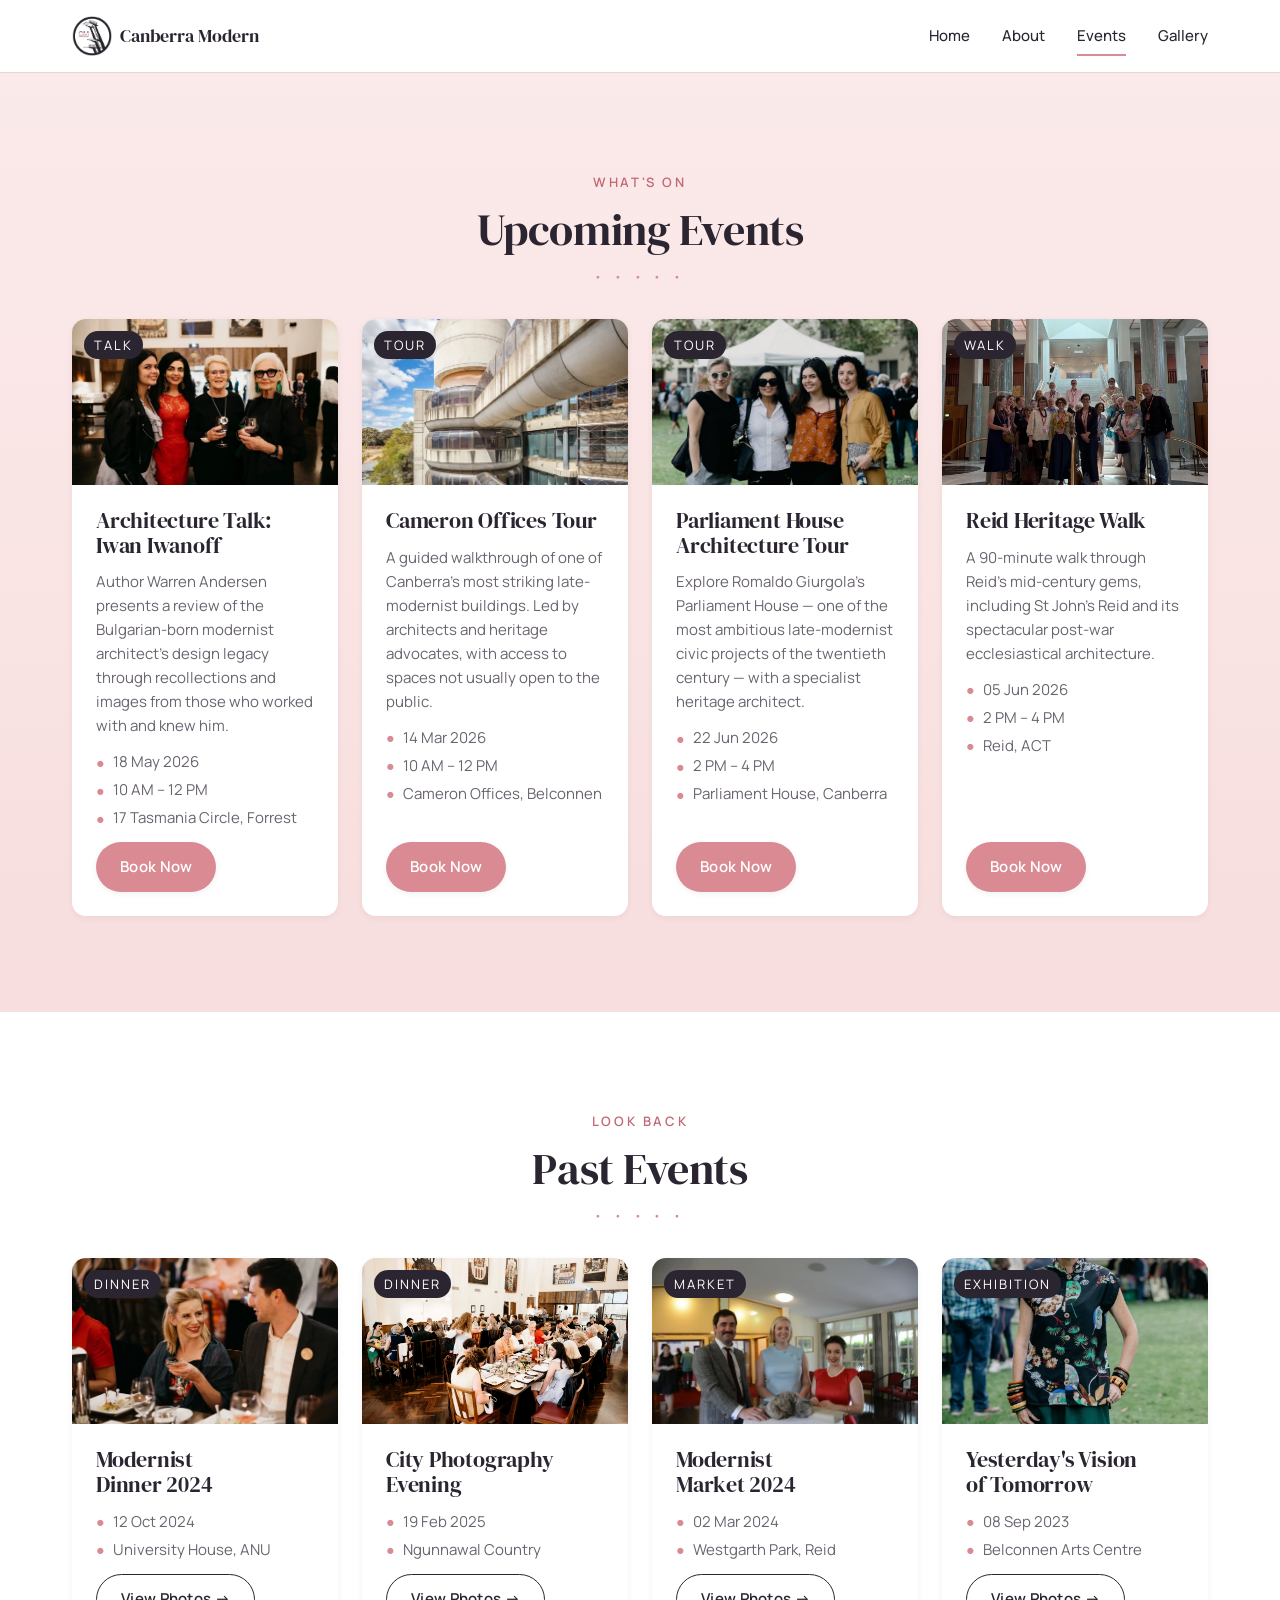
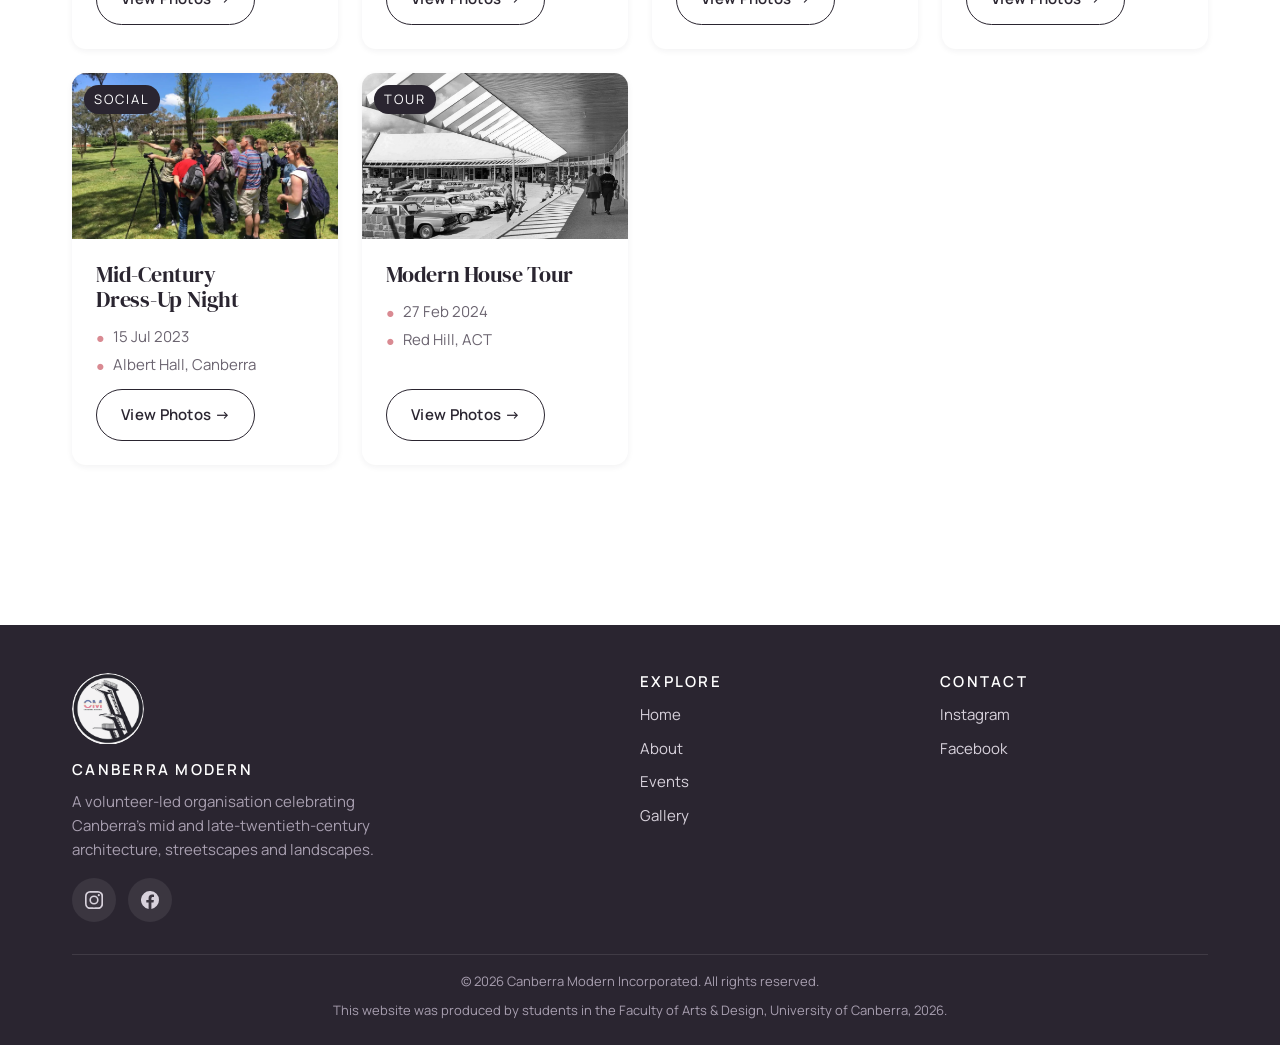
==== events.html @ 1a3b7edd "Initial project setup with semantic HTML5 and external CSS" ====
<!DOCTYPE html>
<html lang="en">
<head>
  <meta charset="UTF-8">
  <meta name="viewport" content="width=device-width, initial-scale=1.0">
  <meta name="description" content="Upcoming tours, talks and community events from Canberra Modern.">
  <title>Events — Canberra Modern</title>

  <link rel="preconnect" href="https://fonts.googleapis.com">
  <link rel="preconnect" href="https://fonts.gstatic.com" crossorigin>
  <link href="https://fonts.googleapis.com/css2?family=DM+Serif+Display&family=Manrope:wght@400;500;600;700&display=swap" rel="stylesheet">
    <link rel="stylesheet" href="assets/css/styles.css">
  <link rel="icon" type="image/png" href="assets/images/cm-logo.png">
</head>
<body>

  <a class="skip-link" href="#main">Skip to main content</a>

  <header class="site-header">
    <nav class="nav container" aria-label="Primary">
      <a class="nav__logo" href="index.html" aria-label="Canberra Modern home">
        <img src="assets/images/cm-logo.png" alt="" data-no-lightbox>
        <span>Canberra Modern</span>
      </a>
      <button class="nav__toggle" type="button"
              aria-expanded="false" aria-controls="primary-menu"
              aria-label="Toggle menu">
        <span class="nav__toggle-bar"></span>
        <span class="nav__toggle-bar"></span>
        <span class="nav__toggle-bar"></span>
      </button>
      <ul id="primary-menu" class="nav__list" role="list">
        <li><a class="nav__link" href="index.html">Home</a></li>
        <li><a class="nav__link" href="about.html">About</a></li>
        <li><a class="nav__link" href="events.html" aria-current="page">Events</a></li>
        <li><a class="nav__link" href="gallery.html">Gallery</a></li>
      </ul>
    </nav>
  </header>

  <main id="main">

    <!--
      Upcoming events — the main focus of this page. The H1 sits inside
      the section header itself (no separate hero band) so visitors land
      directly on the event cards.
    -->
    <section class="section section--soft section--events-top">
      <div class="container">
        <header class="section__head">
          <span class="section__eyebrow">What's on</span>
          <h1 class="events-page-title">Upcoming Events</h1>
        </header>

        <div class="card-grid">

          <article class="card reveal">
            <div class="card__media">
              <img src="assets/images/event-gallery.jpeg"
                   alt="Architecture talk at a previous Canberra Modern event.">
              <span class="card__tag">Talk</span>
            </div>
            <div class="card__body">
              <h3 class="card__title">Architecture Talk: Iwan Iwanoff</h3>
              <p class="u-event-desc">
                Author Warren Andersen presents a review of the Bulgarian-born
                modernist architect's design legacy through recollections and
                images from those who worked with and knew him.
              </p>
              <div class="card__meta">
                <span><span class="icon" aria-hidden="true">●</span> 18 May 2026</span>
                <span><span class="icon" aria-hidden="true">●</span> 10 AM – 12 PM</span>
                <span><span class="icon" aria-hidden="true">●</span> 17 Tasmania Circle, Forrest</span>
              </div>
              <div class="card__actions">
                <button class="btn btn--primary"
                        data-book-trigger
                        data-title="Architecture Talk: Iwan Iwanoff"
                        data-date="18 May 2026"
                        data-time="10 AM – 12 PM"
                        data-location="17 Tasmania Circle, Forrest"
                        data-image="assets/images/event-gallery.jpeg">
                  Book Now
                </button>
              </div>
            </div>
          </article>

          <article class="card reveal">
            <div class="card__media">
              <img src="assets/images/cameron-offices.jpeg"
                   alt="The Cameron Offices — site of the upcoming building tour.">
              <span class="card__tag">Tour</span>
            </div>
            <div class="card__body">
              <h3 class="card__title">Cameron Offices Tour</h3>
              <p class="u-event-desc">
                A guided walkthrough of one of Canberra's most striking
                late-modernist buildings. Led by architects and heritage
                advocates, with access to spaces not usually open to the public.
              </p>
              <div class="card__meta">
                <span><span class="icon" aria-hidden="true">●</span> 14 Mar 2026</span>
                <span><span class="icon" aria-hidden="true">●</span> 10 AM – 12 PM</span>
                <span><span class="icon" aria-hidden="true">●</span> Cameron Offices, Belconnen</span>
              </div>
              <div class="card__actions">
                <button class="btn btn--primary"
                        data-book-trigger
                        data-title="Cameron Offices Tour"
                        data-date="14 Mar 2026"
                        data-time="10 AM – 12 PM"
                        data-location="Cameron Offices, Belconnen"
                        data-image="assets/images/cameron-offices.jpeg">
                  Book Now
                </button>
              </div>
            </div>
          </article>

          <article class="card reveal">
            <div class="card__media">
              <img src="assets/images/event-parliament.png"
                   alt="CM members inside Parliament House during a previous tour.">
              <span class="card__tag">Tour</span>
            </div>
            <div class="card__body">
              <h3 class="card__title">Parliament House Architecture Tour</h3>
              <p class="u-event-desc">
                Explore Romaldo Giurgola's Parliament House — one of the
                most ambitious late-modernist civic projects of the
                twentieth century — with a specialist heritage architect.
              </p>
              <div class="card__meta">
                <span><span class="icon" aria-hidden="true">●</span> 22 Jun 2026</span>
                <span><span class="icon" aria-hidden="true">●</span> 2 PM – 4 PM</span>
                <span><span class="icon" aria-hidden="true">●</span> Parliament House, Canberra</span>
              </div>
              <div class="card__actions">
                <button class="btn btn--primary"
                        data-book-trigger
                        data-title="Parliament House Architecture Tour"
                        data-date="22 Jun 2026"
                        data-time="2 PM – 4 PM"
                        data-location="Parliament House, Canberra"
                        data-image="assets/images/event-parliament.png">
                  Book Now
                </button>
              </div>
            </div>
          </article>

          <article class="card reveal">
            <div class="card__media">
              <img src="assets/images/event-tour-outdoor.png"
                   alt="CM members on an outdoor walking tour.">
              <span class="card__tag">Walk</span>
            </div>
            <div class="card__body">
              <h3 class="card__title">Reid Heritage Walk</h3>
              <p class="u-event-desc">
                A 90-minute walk through Reid's mid-century gems, including
                St John's Reid and its spectacular post-war ecclesiastical
                architecture.
              </p>
              <div class="card__meta">
                <span><span class="icon" aria-hidden="true">●</span> 05 Jun 2026</span>
                <span><span class="icon" aria-hidden="true">●</span> 2 PM – 4 PM</span>
                <span><span class="icon" aria-hidden="true">●</span> Reid, ACT</span>
              </div>
              <div class="card__actions">
                <button class="btn btn--primary"
                        data-book-trigger
                        data-title="Reid Heritage Walk"
                        data-date="05 Jun 2026"
                        data-time="2 PM – 4 PM"
                        data-location="St John's, Reid"
                        data-image="assets/images/event-tour-outdoor.png">
                  Book Now
                </button>
              </div>
            </div>
          </article>

        </div>
      </div>
    </section>


    <!-- Past events -->
    <section class="section">
      <div class="container">
        <header class="section__head reveal">
          <span class="section__eyebrow">Look back</span>
          <h2>Past Events</h2>
        </header>

        <div class="card-grid">

          <article class="card reveal">
            <div class="card__media">
              <img src="assets/images/event-dinner.webp"
                   alt="Guests at the annual Modernist Dinner.">
              <span class="card__tag">Dinner</span>
            </div>
            <div class="card__body">
              <h3 class="card__title">Modernist Dinner 2024</h3>
              <div class="card__meta">
                <span><span class="icon" aria-hidden="true">●</span> 12 Oct 2024</span>
                <span><span class="icon" aria-hidden="true">●</span> University House, ANU</span>
              </div>
              <div class="card__actions">
                <a class="btn btn--ghost" href="gallery.html">View Photos →</a>
              </div>
            </div>
          </article>

          <article class="card reveal">
            <div class="card__media">
              <img src="assets/images/event-couple.jpeg"
                   alt="Guests at the Modernist Dinner.">
              <span class="card__tag">Dinner</span>
            </div>
            <div class="card__body">
              <h3 class="card__title">City Photography Evening</h3>
              <div class="card__meta">
                <span><span class="icon" aria-hidden="true">●</span> 19 Feb 2025</span>
                <span><span class="icon" aria-hidden="true">●</span> Ngunnawal Country</span>
              </div>
              <div class="card__actions">
                <a class="btn btn--ghost" href="gallery.html">View Photos →</a>
              </div>
            </div>
          </article>

          <article class="card reveal">
            <div class="card__media">
              <img src="assets/images/event-market-group.jpeg"
                   alt="Visitors at a Canberra Modern market event.">
              <span class="card__tag">Market</span>
            </div>
            <div class="card__body">
              <h3 class="card__title">Modernist Market 2024</h3>
              <div class="card__meta">
                <span><span class="icon" aria-hidden="true">●</span> 02 Mar 2024</span>
                <span><span class="icon" aria-hidden="true">●</span> Westgarth Park, Reid</span>
              </div>
              <div class="card__actions">
                <a class="btn btn--ghost" href="gallery.html">View Photos →</a>
              </div>
            </div>
          </article>

          <article class="card reveal">
            <div class="card__media">
              <img src="assets/images/event-exhibition.png"
                   alt="Darren Bradley's Canberra photography exhibition.">
              <span class="card__tag">Exhibition</span>
            </div>
            <div class="card__body">
              <h3 class="card__title">Yesterday's Vision of Tomorrow</h3>
              <div class="card__meta">
                <span><span class="icon" aria-hidden="true">●</span> 08 Sep 2023</span>
                <span><span class="icon" aria-hidden="true">●</span> Belconnen Arts Centre</span>
              </div>
              <div class="card__actions">
                <a class="btn btn--ghost" href="gallery.html">View Photos →</a>
              </div>
            </div>
          </article>

          <article class="card reveal">
            <div class="card__media">
              <img src="assets/images/event-vintage-trio.jpeg"
                   alt="Guests in 1960s dress at a vintage-themed CM event.">
              <span class="card__tag">Social</span>
            </div>
            <div class="card__body">
              <h3 class="card__title">Mid-Century Dress-Up Night</h3>
              <div class="card__meta">
                <span><span class="icon" aria-hidden="true">●</span> 15 Jul 2023</span>
                <span><span class="icon" aria-hidden="true">●</span> Albert Hall, Canberra</span>
              </div>
              <div class="card__actions">
                <a class="btn btn--ghost" href="gallery.html">View Photos →</a>
              </div>
            </div>
          </article>

          <article class="card reveal">
            <div class="card__media">
              <img src="assets/images/shopping-centre.jpeg"
                   alt="Modernist shopping precinct featured on last year's tour.">
              <span class="card__tag">Tour</span>
            </div>
            <div class="card__body">
              <h3 class="card__title">Modern House Tour</h3>
              <div class="card__meta">
                <span><span class="icon" aria-hidden="true">●</span> 27 Feb 2024</span>
                <span><span class="icon" aria-hidden="true">●</span> Red Hill, ACT</span>
              </div>
              <div class="card__actions">
                <a class="btn btn--ghost" href="gallery.html">View Photos →</a>
              </div>
            </div>
          </article>

        </div>
      </div>
    </section>

  </main>


  <!-- Booking modal -->
  <div id="booking-modal" class="modal"
       role="dialog" aria-modal="true"
       aria-labelledby="modal-title" aria-hidden="true">
    <div class="modal__panel">
      <button class="modal__close" type="button" aria-label="Close booking form">×</button>
      <div class="modal__media">
        <img data-book-image src="" alt="" data-no-lightbox>
      </div>
      <div class="modal__body">
        <h2 class="modal__title" id="modal-title" data-book-title>Event title</h2>
        <div class="modal__meta">
          <span>📅 <span data-book-date></span></span>
          <span>🕓 <span data-book-time></span></span>
          <span>📍 <span data-book-location></span></span>
        </div>
        <form class="form" novalidate>
          <div class="form__field">
            <label class="form__label" for="book-name">Full name</label>
            <input class="form__input" id="book-name" type="text" name="name" placeholder="Your name" required>
          </div>
          <div class="form__field">
            <label class="form__label" for="book-email">Email</label>
            <input class="form__input" id="book-email" type="email" name="email" placeholder="you@example.com" required>
          </div>
          <div class="form__row">
            <div class="form__field">
              <label class="form__label" for="book-phone">Phone (optional)</label>
              <input class="form__input" id="book-phone" type="tel" name="phone" placeholder="04xx xxx xxx">
            </div>
            <div class="form__field">
              <label class="form__label" for="book-tickets">Tickets</label>
              <input class="form__input" id="book-tickets" type="number" name="tickets" min="1" max="10" value="1" required>
            </div>
          </div>
          <button type="submit" class="btn btn--primary form__submit">Confirm booking</button>
        </form>
        <div class="form__success" role="status" aria-live="polite">
          <div class="form__success-icon">✓</div>
          <h3 class="u-mb-2">Booking confirmed!</h3>
          <p class="u-muted">A confirmation email is on its way. We can't wait to see you.</p>
        </div>
      </div>
    </div>
  </div>


  <!-- Lightbox -->
  <div id="lightbox" class="lightbox"
       role="dialog" aria-modal="true"
       aria-label="Enlarged image view" aria-hidden="true">
    <div class="lightbox__panel">
      <button class="modal__close lightbox__close" type="button"
              aria-label="Close enlarged image">×</button>
      <img class="lightbox__img" src="" alt="" data-no-lightbox>
      <p class="lightbox__caption"></p>
    </div>
  </div>


  <footer class="site-footer">
    <div class="container">
      <div class="site-footer__grid">
        <div>
          <a href="#top" class="footer-logo" data-scroll-top aria-label="Back to top">
            <img src="assets/images/cm-logo.png" alt="Canberra Modern" data-no-lightbox>
          </a>
          <h4>Canberra Modern</h4>
          <p class="u-footer-blurb">
            A volunteer-led organisation celebrating Canberra's mid and
            late-twentieth-century architecture, streetscapes and landscapes.
          </p>
          <div class="site-footer__socials u-socials-mt">
            <a href="https://www.instagram.com/canberra_modern"
               target="_blank" rel="noopener noreferrer"
               aria-label="Canberra Modern on Instagram">
              <svg viewBox="0 0 24 24" aria-hidden="true">
                <path d="M12 2.2c3.2 0 3.6 0 4.85.07 1.17.05 1.8.25 2.23.42.56.22.96.48 1.38.9.42.42.68.82.9 1.38.17.42.37 1.06.42 2.23.06 1.25.07 1.62.07 4.85s0 3.6-.07 4.85c-.05 1.17-.25 1.8-.42 2.23a3.7 3.7 0 0 1-.9 1.38 3.7 3.7 0 0 1-1.38.9c-.42.17-1.06.37-2.23.42-1.25.06-1.62.07-4.85.07s-3.6 0-4.85-.07c-1.17-.05-1.8-.25-2.23-.42a3.7 3.7 0 0 1-1.38-.9 3.7 3.7 0 0 1-.9-1.38c-.17-.42-.37-1.06-.42-2.23C2.2 15.6 2.2 15.24 2.2 12s0-3.6.07-4.85c.05-1.17.25-1.8.42-2.23.22-.56.48-.96.9-1.38.42-.42.82-.68 1.38-.9.42-.17 1.06-.37 2.23-.42C8.4 2.21 8.76 2.2 12 2.2M12 0C8.74 0 8.33 0 7.05.07c-1.28.06-2.15.26-2.91.55A5.9 5.9 0 0 0 2 2.14 5.9 5.9 0 0 0 .62 4.14C.33 4.9.13 5.77.07 7.05.01 8.33 0 8.74 0 12s.01 3.67.07 4.95c.06 1.28.26 2.15.55 2.91a5.9 5.9 0 0 0 1.52 2.14 5.9 5.9 0 0 0 2.14 1.52c.76.29 1.63.49 2.91.55 1.28.06 1.69.07 4.95.07s3.67-.01 4.95-.07c1.28-.06 2.15-.26 2.91-.55a5.9 5.9 0 0 0 2.14-1.52 5.9 5.9 0 0 0 1.52-2.14c.29-.76.49-1.63.55-2.91.06-1.28.07-1.69.07-4.95s-.01-3.67-.07-4.95c-.06-1.28-.26-2.15-.55-2.91a5.9 5.9 0 0 0-1.52-2.14A5.9 5.9 0 0 0 19.86.62c-.76-.29-1.63-.49-2.91-.55C15.67.01 15.26 0 12 0Zm0 5.84a6.16 6.16 0 1 0 0 12.32 6.16 6.16 0 0 0 0-12.32Zm0 10.16a4 4 0 1 1 0-8 4 4 0 0 1 0 8Zm6.4-11.88a1.44 1.44 0 1 0 0 2.88 1.44 1.44 0 0 0 0-2.88Z"/>
              </svg>
            </a>
            <a href="https://www.facebook.com/share/1B2ZvS6A5j/"
               target="_blank" rel="noopener noreferrer"
               aria-label="Canberra Modern on Facebook">
              <svg viewBox="0 0 24 24" aria-hidden="true">
                <path d="M24 12a12 12 0 1 0-13.88 11.85v-8.38H7.08V12h3.04V9.36c0-3 1.79-4.67 4.53-4.67 1.31 0 2.69.24 2.69.24v2.96h-1.52c-1.5 0-1.96.93-1.96 1.88V12h3.33l-.53 3.47h-2.8v8.38A12 12 0 0 0 24 12Z"/>
              </svg>
            </a>
          </div>
        </div>
        <div>
          <h4>Explore</h4>
          <ul class="site-footer__list" role="list">
            <li><a href="index.html">Home</a></li>
            <li><a href="about.html">About</a></li>
            <li><a href="events.html">Events</a></li>
            <li><a href="gallery.html">Gallery</a></li>
          </ul>
        </div>
        <div>
          <h4>Contact</h4>
          <ul class="site-footer__list" role="list">
            <li>
              <a href="https://www.instagram.com/canberra_modern"
                 target="_blank" rel="noopener noreferrer">Instagram</a>
            </li>
            <li>
              <a href="https://www.facebook.com/share/1B2ZvS6A5j/"
                 target="_blank" rel="noopener noreferrer">Facebook</a>
            </li>
          </ul>
        </div>
      </div>
      <div class="site-footer__bottom">
        <p>© <span data-year>2026</span> Canberra Modern Incorporated. All rights reserved.</p>
        <p class="u-bottom-credit">
          This website was produced by students in the Faculty of Arts &amp; Design,
          University of Canberra, 2026.
        </p>
      </div>
    </div>
  </footer>

  <script src="assets/js/script.js" defer></script>
</body>
</html>
---- assets/css/styles.css ----
/* ==========================================================================
   reset.css
   A lightweight modern CSS reset.
   Based on Andy Bell's "A (more) modern CSS reset" (2023) — adapted.
   Source: https://piccalil.li/blog/a-more-modern-css-reset/
   ========================================================================== */

/* Use border-box sizing everywhere so padding/border don't bloat widths */
*,
*::before,
*::after {
  box-sizing: border-box;
}

/* Remove default margins — we'll set them intentionally in styles.css */
* {
  margin: 0;
  padding: 0;
}

/* Prevent font size inflation on mobile landscape orientation */
html {
  -moz-text-size-adjust: none;
  -webkit-text-size-adjust: none;
  text-size-adjust: none;
  scroll-behavior: smooth;
}

/* Give body sensible defaults */
body {
  min-height: 100vh;
  line-height: 1.6;
  -webkit-font-smoothing: antialiased;
  -moz-osx-font-smoothing: grayscale;
}

/* Balance text wrapping on headings for nicer line breaks */
h1, h2, h3, h4, h5, h6 {
  line-height: 1.2;
  text-wrap: balance;
}

/* Make images responsive and remove their inline-block bottom gap */
img,
picture,
video,
canvas,
svg {
  display: block;
  max-width: 100%;
  height: auto;
}

/* Inherit fonts for form controls (browsers don't do this by default) */
input,
button,
textarea,
select {
  font: inherit;
  color: inherit;
}

/* Remove default list styling where we use <ul>/<ol> for nav or layout */
ul[role="list"],
ol[role="list"] {
  list-style: none;
}

/* Make anchors inherit color unless styled otherwise */
a {
  color: inherit;
  text-decoration: none;
}

/* Respect users who prefer reduced motion — disable our animations */
@media (prefers-reduced-motion: reduce) {
  *,
  *::before,
  *::after {
    animation-duration: 0.01ms !important;
    animation-iteration-count: 1 !important;
    transition-duration: 0.01ms !important;
    scroll-behavior: auto !important;
  }
}
/* ==========================================================================
   Canberra Modern — styles.css
   --------------------------------------------------------------------------
   Unit: 11056 Front-end Web Design · Semester 1, 2026
   --------------------------------------------------------------------------
   RESPONSIVE STRATEGY — MOBILE-FIRST
   --------------------------------------------------------------------------
   This stylesheet is written mobile-first: all base declarations outside
   @media blocks target phones (320–480 px). Larger screens progressively
   enhance the layout via @media (min-width: ...) queries.

   Why mobile-first?
     1. It forces the designer to prioritise the smallest, most constrained
        experience first, where content hierarchy matters most.
     2. On mobile, CSS parsing is cheaper — the browser never executes media
        queries that don't match, so mobile phones download and apply the
        fewest rules.
     3. Progressive enhancement is more resilient: if a media query fails,
        users still get the mobile layout (Marcotte, 2010).

   Breakpoints used in this file:
     - Base (no query)      — 320 – 767 px   (mobile phones)
     - (min-width: 768px)   — 768 – 1023 px  (tablets, small laptops)
     - (min-width: 1024px)  — 1024 px and up (desktops)

   Touch-target minimum: 44 × 44 px everywhere, per WCAG 2.5.5.
   --------------------------------------------------------------------------
   FILE ORGANISATION
     1.  Design tokens (CSS custom properties)
     2.  Base / typography
     3.  Utilities
     4.  Layout primitives
     5.  Buttons
     6.  Site header + navigation
     7.  Hero (with carousel)
     8.  Cards
     9.  Sections
    10.  Partner marquee
    11.  Video embed
    12.  Modals (shared base)
    13.  Booking modal
    14.  Donation modal
    15.  Lightbox
    16.  Forms
    17.  Gallery filter
    18.  Footer
    19.  Animations
    20.  Tablet breakpoint (min-width: 768px)
    21.  Desktop breakpoint (min-width: 1024px)
   ========================================================================== */


/* ==========================================================================
   1. Design tokens
   --------------------------------------------------------------------------
   Custom properties centralise the palette, spacing scale and typography so
   changing a single value re-themes the whole site. This is the CSS
   equivalent of the DRY principle (Frain, 2020).

   Note the fluid type scale (clamp(min, preferred, max)) — it smoothly
   scales between mobile and desktop without per-breakpoint font-size rules.
   ========================================================================== */

:root {
  /* Brand palette — dusty pink, coral, cream — pulled from the CM logo */
  --c-pink-100: #fbeaea;
  --c-pink-200: #f4cfcf;
  --c-pink-400: #d98a92;
  --c-pink-500: #c26873;
  --c-coral:    #e8958a;
  --c-cream:    #f6eddf;
  --c-navy:     #1a2340;
  --c-ink:      #2a2530;
  --c-muted:    #6b6470;
  --c-line:     #e6d7d7;
  --c-white:    #ffffff;

  /* Typography — distinctive display serif + refined humanist sans.
     Avoids generic AI aesthetics by pairing a heavy serif (DM Serif
     Display) with a geometric sans (Manrope). */
  --ff-display: "DM Serif Display", Georgia, "Times New Roman", serif;
  --ff-body:    "Manrope", -apple-system, BlinkMacSystemFont, "Segoe UI", sans-serif;

  /* Fluid type scale — clamp() lets one declaration cover every viewport.
     Syntax: clamp(mobile-min, preferred-scale-factor, desktop-max). */
  --fs-xs:   0.8125rem;                              /* 13px */
  --fs-sm:   0.9375rem;                              /* 15px */
  --fs-base: 1rem;                                   /* 16px */
  --fs-lg:   clamp(1.0625rem, 0.95rem + 0.5vw, 1.25rem);
  --fs-xl:   clamp(1.375rem, 1rem + 2vw, 2rem);
  --fs-2xl:  clamp(1.75rem, 1.2rem + 2.5vw, 2.75rem);
  --fs-3xl:  clamp(2.25rem, 1.6rem + 3.5vw, 4.25rem);

  /* Spacing scale — 4/8 px-based, consistent rhythm */
  --sp-1:  0.25rem;
  --sp-2:  0.5rem;
  --sp-3:  0.75rem;
  --sp-4:  1rem;
  --sp-5:  1.5rem;
  --sp-6:  2rem;
  --sp-7:  3rem;
  --sp-8:  4rem;
  --sp-9:  6rem;

  /* Shape */
  --radius-sm: 6px;
  --radius-md: 14px;
  --radius-lg: 22px;
  --radius-pill: 999px;

  /* Elevation — soft editorial shadows, not boxy material-design shadows */
  --shadow-sm: 0 2px 6px rgba(42, 37, 48, 0.06);
  --shadow-md: 0 12px 28px rgba(42, 37, 48, 0.08);
  --shadow-lg: 0 24px 60px rgba(42, 37, 48, 0.18);

  /* Motion */
  --ease: cubic-bezier(0.22, 1, 0.36, 1);
  --dur-fast: 180ms;
  --dur-med:  300ms;
  --dur-slow: 500ms;

  /* Layout */
  --container: 1200px;
  --nav-height: 64px;                /* mobile default; desktop bumps to 72 */

  /* Minimum tap target (WCAG 2.5.5 AAA) */
  --tap-min: 44px;
}


/* ==========================================================================
   2. Base / typography
   --------------------------------------------------------------------------
   Base styles target mobile first. All font sizes are fluid via clamp() so
   we rarely need to override them at breakpoints.
   ========================================================================== */

*,
*::before,
*::after { box-sizing: border-box; }

html {
  scroll-behavior: smooth;
  -webkit-text-size-adjust: 100%;  /* prevent iOS landscape font inflation */
}

body {
  font-family: var(--ff-body);
  font-size: var(--fs-base);
  line-height: 1.6;
  color: var(--c-ink);
  background: var(--c-white);
  -webkit-font-smoothing: antialiased;
  -moz-osx-font-smoothing: grayscale;
}

h1, h2, h3, h4 {
  font-family: var(--ff-display);
  font-weight: 400;
  line-height: 1.15;
  letter-spacing: -0.01em;
  color: var(--c-ink);
  text-wrap: balance;              /* nicer line breaks in supporting browsers */
}
h1 { font-size: var(--fs-3xl); }
h2 { font-size: var(--fs-2xl); }
h3 { font-size: var(--fs-xl);  }
h4 {
  font-size: var(--fs-lg);
  font-family: var(--ff-body);
  font-weight: 600;
}

p + p { margin-top: var(--sp-3); }

a {
  color: inherit;
  text-decoration: none;
  transition: color var(--dur-fast) var(--ease);
}
a:hover,
a:focus-visible { color: var(--c-pink-500); }

/* Accessible focus style: only shows on keyboard navigation */
:focus-visible {
  outline: 2px solid var(--c-pink-400);
  outline-offset: 3px;
  border-radius: var(--radius-sm);
}

/* Images: responsive by default, no inline-block gap */
img {
  display: block;
  max-width: 100%;
  height: auto;
}

/* Form controls should inherit font */
button,
input,
select,
textarea { font: inherit; color: inherit; }


/* ==========================================================================
   3. Utilities
   --------------------------------------------------------------------------
   A small set of one-job classes. Used instead of inline styles, which the
   assessment brief prohibits. Naming uses the "u-" prefix so they can't
   collide with component classes.
   ========================================================================== */

/* Screen-reader-only text — visible to assistive tech only */
.sr-only {
  position: absolute;
  width: 1px; height: 1px;
  padding: 0; margin: -1px;
  overflow: hidden;
  clip: rect(0, 0, 0, 0);
  white-space: nowrap;
  border: 0;
}

.skip-link {
  position: absolute;
  top: -48px;
  left: var(--sp-4);
  background: var(--c-ink);
  color: var(--c-white);
  padding: var(--sp-2) var(--sp-4);
  border-radius: var(--radius-sm);
  z-index: 1000;
  transition: top var(--dur-fast) var(--ease);
}
.skip-link:focus { top: var(--sp-3); color: var(--c-white); }

.u-text-center   { text-align: center; }
.u-mt-4          { margin-top: var(--sp-4); }
.u-mt-6          { margin-top: var(--sp-6); }
.u-mb-2          { margin-bottom: var(--sp-2); }
.u-mb-3          { margin-bottom: var(--sp-3); }
.u-mb-4          { margin-bottom: var(--sp-4); }
.u-my-sm         { margin-block: var(--sp-3) var(--sp-5); }
.u-measure       { max-width: 68ch; margin-inline: auto; }
.u-measure-sm    { max-width: 56ch; margin-inline: auto; }
.u-muted         { color: var(--c-muted); }
.u-small         { font-size: var(--fs-sm); }
.u-tight-head    { padding-bottom: var(--sp-5); }
.u-tight-top     { padding-top: var(--sp-5); }
.u-loose-top     { padding-top: var(--sp-7); }
.u-intro-lead    { margin-top: var(--sp-4); }
.u-event-desc    { color: var(--c-muted); font-size: var(--fs-sm); }
.u-link-inline   { color: var(--c-pink-500); text-decoration: underline; }
.u-footer-blurb  { font-size: var(--fs-sm); max-width: 36ch; color: #a89fb0; }
.u-socials-mt    { margin-top: var(--sp-4); }
.u-bottom-credit { margin-top: var(--sp-2); }
.u-section-head-block { margin-top: var(--sp-6); margin-bottom: var(--sp-4); }

/* Button styled as an inline link — used for the donation trigger inside
   a paragraph. A <button> is the correct element for "trigger action"
   (buttons activate; links navigate). */
.u-btn-as-link {
  background: transparent;
  border: 0;
  padding: 0;
  font: inherit;
  cursor: pointer;
}

/* Respect users who prefer reduced motion — disable non-essential animations */
@media (prefers-reduced-motion: reduce) {
  *,
  *::before,
  *::after {
    animation-duration: 0.01ms !important;
    animation-iteration-count: 1 !important;
    transition-duration: 0.01ms !important;
    scroll-behavior: auto !important;
  }
}


/* ==========================================================================
   4. Layout primitives
   ========================================================================== */

/* Container — horizontally centres content with consistent gutters.
   Mobile uses tighter gutters (16px) because every pixel of horizontal
   space counts on a 320px screen. */
.container {
  width: 100%;
  max-width: var(--container);
  margin-inline: auto;
  padding-inline: var(--sp-4);
}

/* Section — vertical rhythm. Mobile uses tighter padding so the user
   doesn't have to scroll through huge empty bands on a small screen. */
.section { padding-block: var(--sp-7); }

.section--soft {
  background: linear-gradient(180deg, var(--c-pink-100) 0%, #f8dede 100%);
}

.section__head {
  text-align: center;
  margin-bottom: var(--sp-6);
}
.section__eyebrow {
  display: inline-block;
  font-size: var(--fs-xs);
  letter-spacing: 0.2em;
  text-transform: uppercase;
  color: var(--c-pink-500);
  font-weight: 600;
  margin-bottom: var(--sp-3);
}
/* Decorative dotted flourish — typographic mid-century detail */
.section__head::after {
  content: "• • • • •";
  display: block;
  color: var(--c-pink-400);
  letter-spacing: 0.4em;
  font-size: 0.7rem;
  margin-top: var(--sp-3);
}


/* ==========================================================================
   5. Buttons
   --------------------------------------------------------------------------
   All buttons meet WCAG 2.5.5 minimum 44×44px touch-target size on mobile.
   ========================================================================== */

.btn {
  display: inline-flex;
  align-items: center;
  justify-content: center;
  gap: var(--sp-2);
  min-height: var(--tap-min);
  padding: 0.8rem 1.5rem;
  font-family: var(--ff-body);
  font-weight: 600;
  font-size: var(--fs-sm);
  letter-spacing: 0.02em;
  border: none;
  border-radius: var(--radius-pill);
  cursor: pointer;
  text-align: center;
  transition: transform var(--dur-fast) var(--ease),
              background var(--dur-fast) var(--ease),
              box-shadow var(--dur-fast) var(--ease);
}
.btn--primary {
  background: var(--c-pink-400);
  color: var(--c-white);
  box-shadow: var(--shadow-sm);
}
.btn--primary:hover,
.btn--primary:focus-visible {
  background: var(--c-pink-500);
  color: var(--c-white);
  transform: translateY(-2px);
  box-shadow: var(--shadow-md);
}
.btn--ghost {
  background: transparent;
  color: var(--c-ink);
  border: 1.5px solid var(--c-ink);
}
.btn--ghost:hover,
.btn--ghost:focus-visible {
  background: var(--c-ink);
  color: var(--c-white);
}


/* ==========================================================================
   6. Site header + navigation
   --------------------------------------------------------------------------
   Mobile pattern: sticky top bar with hamburger toggle that opens a
   slide-down panel. Desktop: horizontal list (handled in breakpoint block).
   ========================================================================== */

.site-header {
  position: sticky;
  top: 0;
  z-index: 100;
  background: rgba(255, 255, 255, 0.92);
  /* Frosted-glass effect on supporting browsers; solid white elsewhere. */
  backdrop-filter: saturate(1.4) blur(14px);
  -webkit-backdrop-filter: saturate(1.4) blur(14px);
  border-bottom: 1px solid var(--c-line);
}

.nav {
  display: flex;
  align-items: center;
  justify-content: space-between;
  height: var(--nav-height);
}

.nav__logo {
  display: flex;
  align-items: center;
  gap: var(--sp-2);
  font-family: var(--ff-display);
  font-size: 1rem;
  color: var(--c-ink);
}
.nav__logo img { height: 36px; width: auto; }

/* Mobile nav list — hidden by default, slides down when opened */
.nav__list {
  position: fixed;
  inset: var(--nav-height) 0 auto 0;
  display: flex;
  flex-direction: column;
  gap: 0;
  list-style: none;
  padding: 0;
  margin: 0;
  background: var(--c-white);
  border-bottom: 1px solid var(--c-line);
  box-shadow: var(--shadow-md);
  transform: translateY(-110%);     /* hidden above the viewport */
  transition: transform var(--dur-med) var(--ease);
}
.nav__list.is-open { transform: translateY(0); }

.nav__list li { border-bottom: 1px solid var(--c-line); }
.nav__list li:last-child { border-bottom: 0; }

.nav__link {
  display: block;
  min-height: var(--tap-min);
  padding: 1rem var(--sp-4);
  font-size: 1rem;
  font-weight: 500;
  color: var(--c-ink);
}

/* Hamburger toggle button — always 44×44 for fingers */
.nav__toggle {
  display: flex;
  flex-direction: column;
  justify-content: center;
  align-items: center;
  width: var(--tap-min);
  height: var(--tap-min);
  background: transparent;
  border: 0;
  cursor: pointer;
  padding: 0;
}
.nav__toggle-bar {
  display: block;
  width: 24px;
  height: 2px;
  background: var(--c-ink);
  margin: 3px 0;
  transition: transform var(--dur-med) var(--ease),
              opacity var(--dur-fast) var(--ease);
}
/* When aria-expanded=true, the three bars animate into an "X". */
.nav__toggle[aria-expanded="true"] .nav__toggle-bar:nth-child(1) {
  transform: translateY(8px) rotate(45deg);
}
.nav__toggle[aria-expanded="true"] .nav__toggle-bar:nth-child(2) { opacity: 0; }
.nav__toggle[aria-expanded="true"] .nav__toggle-bar:nth-child(3) {
  transform: translateY(-8px) rotate(-45deg);
}


/* ==========================================================================
   7. Hero + carousel
   --------------------------------------------------------------------------
   MOBILE-FIRST CAROUSEL NOTES
   --------------------------------------------------------------------------
   Why 5 slides? Five is the maximum recommended for a hero carousel by
   the Baymard Institute (2021) — beyond that, users stop paying attention
   to anything past slide 3. Five gives architectural variety without
   overwhelming the user or exhausting the auto-advance cycle (5 × 5s = 25s
   for a full loop, which matches the typical first-visit attention span).

   On mobile:
     - Aspect ratio shifts from 4/5 (tall) on desktop to 16/10 (wider) to
       fit more of the image without vertical scroll being needed to see it.
     - Arrow buttons shrink to 36px and sit closer to the edges.
     - Caption chip shrinks and wraps to ~70% max-width.
     - Dots stay 10px (usability ceiling; smaller becomes un-tappable).

   Why fade over slide? A crossfade is less motion per transition, which is
   gentler for users with vestibular sensitivities. It also masks loading
   of the next slide's image (opacity transitions don't reveal loading).
   ========================================================================== */

.hero {
  position: relative;
  padding-block: var(--sp-7) var(--sp-6);
  overflow: hidden;
  background:
    radial-gradient(ellipse 60% 80% at 90% 10%, var(--c-pink-200) 0%, transparent 60%),
    radial-gradient(ellipse 50% 60% at 10% 90%, var(--c-cream) 0%, transparent 50%),
    var(--c-white);
}

.hero__grid {
  display: grid;
  grid-template-columns: 1fr;       /* mobile: single column */
  gap: var(--sp-6);
  align-items: center;
}

.hero__eyebrow {
  font-size: var(--fs-xs);
  letter-spacing: 0.3em;
  text-transform: uppercase;
  color: var(--c-pink-500);
  font-weight: 600;
  margin-bottom: var(--sp-3);
}

.hero__title {
  font-size: var(--fs-3xl);
  line-height: 1.05;
  margin-bottom: var(--sp-4);
}
/* Highlighted word — brushstroke background behind the text */
.hero__title .highlight {
  background: linear-gradient(120deg, var(--c-pink-200) 0%, var(--c-coral) 100%);
  background-size: 100% 0.35em;
  background-repeat: no-repeat;
  background-position: 0 88%;
  padding-inline: 0.15em;
}

.hero__lead {
  font-size: var(--fs-lg);
  color: var(--c-muted);
  max-width: 52ch;
  margin-bottom: var(--sp-5);
}

.hero__actions {
  display: flex;
  gap: var(--sp-3);
  flex-wrap: wrap;
}

/* --- Carousel component --- */
.carousel {
  position: relative;
  border-radius: var(--radius-lg);
  overflow: hidden;
  aspect-ratio: 16 / 10;             /* mobile: wider than tall */
  box-shadow: var(--shadow-lg);
  background: var(--c-pink-100);
}

.carousel__track { position: relative; width: 100%; height: 100%; }

/* Each slide is absolutely positioned in the same stacking context.
   Active slide has opacity:1, others fade to 0. */
.carousel__slide {
  position: absolute;
  inset: 0;
  opacity: 0;
  pointer-events: none;
  transition: opacity 900ms var(--ease);
}
.carousel__slide.is-active {
  opacity: 1;
  pointer-events: auto;
}
.carousel__slide img {
  width: 100%;
  height: 100%;
  object-fit: cover;                 /* fills the frame without distortion */
}

/* Caption chip — floats over whichever slide is active. Mobile keeps it
   small and in the lower-left so it never obscures the main subject. */
.carousel__caption {
  position: absolute;
  bottom: var(--sp-3);
  left: var(--sp-3);
  background: var(--c-white);
  padding: var(--sp-2) var(--sp-3);
  border-radius: var(--radius-md);
  box-shadow: var(--shadow-md);
  font-size: 0.7rem;
  letter-spacing: 0.1em;
  text-transform: uppercase;
  font-weight: 600;
  z-index: 2;
  max-width: 75%;
}

/* Prev/next arrow buttons — circular glass buttons that work over any
   photo. Mobile size: 36px (the touch target is the surrounding padding). */
.carousel__btn {
  position: absolute;
  top: 50%;
  transform: translateY(-50%);
  width: 36px;
  height: 36px;
  min-width: var(--tap-min);
  min-height: var(--tap-min);
  border-radius: 50%;
  border: none;
  background: rgba(255, 255, 255, 0.85);
  color: var(--c-ink);
  font-size: 1.2rem;
  font-weight: 700;
  cursor: pointer;
  display: grid;
  place-items: center;
  box-shadow: var(--shadow-sm);
  backdrop-filter: blur(6px);
  -webkit-backdrop-filter: blur(6px);
  transition: background var(--dur-fast) var(--ease),
              transform var(--dur-fast) var(--ease);
  z-index: 3;
}
.carousel__btn:hover,
.carousel__btn:focus-visible {
  background: var(--c-white);
  transform: translateY(-50%) scale(1.1);
}
.carousel__btn--prev { left: var(--sp-2); }
.carousel__btn--next { right: var(--sp-2); }

/* Dot indicators — minimum 10px so they remain visible but each has a
   larger invisible tap area via padding. */
.carousel__dots {
  position: absolute;
  bottom: var(--sp-3);
  left: 50%;
  transform: translateX(-50%);
  display: flex;
  gap: var(--sp-2);
  z-index: 3;
}
.carousel__dot {
  width: 10px;
  height: 10px;
  border-radius: 50%;
  border: 2px solid var(--c-white);
  background: transparent;
  cursor: pointer;
  padding: 0;
  transition: background var(--dur-fast) var(--ease),
              width var(--dur-med) var(--ease);
}
.carousel__dot.is-active {
  background: var(--c-white);
  width: 24px;
  border-radius: var(--radius-pill);
}


/* ==========================================================================
   8. Cards
   --------------------------------------------------------------------------
   Uses CSS Grid auto-fit so cards re-flow to 1 / 2 / 3 columns automatically
   without needing per-breakpoint media queries for column count. The
   minmax(260px, 1fr) floor guarantees cards never crush below a usable
   width on small screens.
   ========================================================================== */

.card-grid {
  display: grid;
  grid-template-columns: repeat(auto-fit, minmax(260px, 1fr));
  gap: var(--sp-5);
}

.card {
  background: var(--c-white);
  border-radius: var(--radius-md);
  overflow: hidden;
  box-shadow: var(--shadow-sm);
  transition: transform var(--dur-med) var(--ease),
              box-shadow var(--dur-med) var(--ease);
  display: flex;
  flex-direction: column;
}
.card:hover {
  transform: translateY(-4px);
  box-shadow: var(--shadow-md);
}

.card__media {
  position: relative;
  aspect-ratio: 16 / 10;
  overflow: hidden;
}
.card__media img {
  width: 100%;
  height: 100%;
  object-fit: cover;
  transition: transform var(--dur-slow) var(--ease);
}
.card:hover .card__media img { transform: scale(1.06); }

.card__body {
  padding: var(--sp-4);
  display: flex;
  flex-direction: column;
  gap: var(--sp-3);
  flex: 1;
}
.card__title { font-size: 1.25rem; }
.card__meta {
  display: flex;
  flex-direction: column;
  gap: var(--sp-1);
  font-size: var(--fs-sm);
  color: var(--c-muted);
}
.card__meta span { display: inline-flex; align-items: center; gap: var(--sp-2); }
.card__meta .icon { color: var(--c-pink-400); font-size: 0.9rem; }
.card__actions { margin-top: auto; }

.card__tag {
  position: absolute;
  top: var(--sp-3);
  left: var(--sp-3);
  background: var(--c-ink);
  color: var(--c-white);
  font-size: var(--fs-xs);
  letter-spacing: 0.15em;
  text-transform: uppercase;
  padding: 4px 10px;
  border-radius: var(--radius-pill);
}

/* Hidden by gallery filter — display:none removes from flow and a11y tree */
.card.is-hidden { display: none; }


/* ==========================================================================
   9. Sections — about, contact, feature image
   ========================================================================== */

.about-intro {
  display: grid;
  grid-template-columns: 1fr;         /* mobile: stacked */
  gap: var(--sp-6);
  align-items: center;
}
.about-intro__media {
  aspect-ratio: 1;
  border-radius: 50%;
  overflow: hidden;
  box-shadow: var(--shadow-md);
  max-width: 280px;
  justify-self: center;
}
.about-intro__media img { width: 100%; height: 100%; object-fit: cover; }

.feature-image {
  border-radius: var(--radius-lg);
  overflow: hidden;
  margin-block: var(--sp-6);
  aspect-ratio: 16 / 9;
  box-shadow: var(--shadow-md);
}
.feature-image img { width: 100%; height: 100%; object-fit: cover; }

.support {
  background: var(--c-pink-100);
  border-radius: var(--radius-lg);
  padding: var(--sp-5);
  text-align: center;
}

.contact {
  display: grid;
  grid-template-columns: 1fr;
  gap: var(--sp-5);
  align-items: center;
  background: var(--c-cream);
  border-radius: var(--radius-lg);
  padding: var(--sp-5);
}
.contact__image {
  aspect-ratio: 4 / 3;
  border-radius: var(--radius-md);
  overflow: hidden;
}
.contact__image img { width: 100%; height: 100%; object-fit: cover; }


/* ==========================================================================
   10. Partner marquee
   --------------------------------------------------------------------------
   Infinite horizontal scroll. Technique: duplicate the logo list in HTML,
   wrap in overflow:hidden, animate by translateX(-50%) — the duplicate
   replaces the original exactly as the original exits.

   Mobile tweaks: duration reduced from 35s to 22s so logos cycle faster on
   small screens where fewer logos are visible at once; padding reduced.
   ========================================================================== */

.marquee {
  overflow: hidden;
  /* Fade edges so logos drift in/out of view rather than popping. */
  mask-image: linear-gradient(90deg,
    transparent 0, #000 8%, #000 92%, transparent 100%);
  -webkit-mask-image: linear-gradient(90deg,
    transparent 0, #000 8%, #000 92%, transparent 100%);
  padding-block: var(--sp-5);
  margin-top: var(--sp-5);
}
.marquee__track {
  display: flex;
  gap: var(--sp-5);
  width: max-content;
  animation: marquee-scroll 22s linear infinite;
}
.marquee:hover .marquee__track {
  /* Pause scroll on hover so users can read a partner name. */
  animation-play-state: paused;
}
.marquee__item {
  display: flex;
  align-items: center;
  justify-content: center;
  padding: var(--sp-3) var(--sp-4);
  background: var(--c-white);
  border: 1px solid var(--c-line);
  border-radius: var(--radius-md);
  flex-shrink: 0;
  height: 80px;
  width: 160px;
  transition: border-color var(--dur-fast) var(--ease),
              transform var(--dur-fast) var(--ease);
}
.marquee__item:hover {
  border-color: var(--c-pink-400);
  transform: translateY(-2px);
}
.marquee__item img {
  max-height: 44px;
  max-width: 120px;
  width: auto;
  height: auto;
  object-fit: contain;
}

@keyframes marquee-scroll {
  from { transform: translateX(0); }
  to   { transform: translateX(-50%); }
}


/* ==========================================================================
   11. Responsive YouTube embed (16:9)
   --------------------------------------------------------------------------
   aspect-ratio: 16/9 on the wrapper + position:absolute on the iframe gives
   perfect scaling on every viewport without the older padding-top: 56.25%
   hack. Max-width caps the embed on large screens.
   ========================================================================== */

.video-embed {
  position: relative;
  width: 100%;
  max-width: 720px;
  margin: var(--sp-5) auto 0;
  aspect-ratio: 16 / 9;
  border-radius: var(--radius-md);
  overflow: hidden;
  box-shadow: var(--shadow-md);
  background: var(--c-ink);
}
.video-embed iframe {
  position: absolute;
  inset: 0;
  width: 100%;
  height: 100%;
  border: 0;
}

/* --- Photo variant --- */
/* Used when we want a featured photo in the same slot the YouTube embed
   used to sit in, keeping the visual rhythm identical. Because the
   wrapper is now a <figure> with a <figcaption>, we override the
   aspect-ratio (so the caption can grow below) and style the caption
   as a subtle editorial label beneath the image. */
.video-embed--photo {
  aspect-ratio: auto;                   /* caption adds height — let it */
  background: transparent;              /* no dark bar behind the photo */
  padding: 0;
  margin: var(--sp-5) auto 0;
}
.video-embed--photo img {
  display: block;
  width: 100%;
  height: auto;
  aspect-ratio: 16 / 9;                 /* keep the familiar cinematic frame */
  object-fit: cover;
  border-radius: var(--radius-md) var(--radius-md) 0 0;
}
.video-embed__caption {
  padding: var(--sp-3) var(--sp-4);
  background: var(--c-cream);
  color: var(--c-muted);
  text-align: center;
  font-size: var(--fs-sm);
  font-style: italic;
  letter-spacing: 0.02em;
  border-top: 1px solid var(--c-line);
  border-radius: 0 0 var(--radius-md) var(--radius-md);
}


/* ==========================================================================
   12. Modals — shared base
   --------------------------------------------------------------------------
   All three overlays (booking, donation, lightbox) share this base: fixed
   full-viewport backdrop, centred panel, opacity-based fade transition.

   Mobile: panel fills almost the full viewport (with 16px margin) so form
   fields are as large as possible. Desktop: panel is capped at 520px wide.
   ========================================================================== */

.modal {
  position: fixed;
  inset: 0;
  display: grid;
  place-items: center;
  padding: var(--sp-3);
  background: rgba(26, 35, 64, 0.55);
  opacity: 0;
  visibility: hidden;
  transition: opacity var(--dur-med) var(--ease),
              visibility var(--dur-med) var(--ease);
  z-index: 1000;
}
.modal.is-open {
  opacity: 1;
  visibility: visible;
}

.modal__panel {
  position: relative;
  background: var(--c-white);
  border-radius: var(--radius-lg);
  width: 100%;
  max-width: 520px;
  max-height: 92vh;
  overflow-y: auto;
  box-shadow: var(--shadow-lg);
  transform: translateY(20px) scale(0.97);
  transition: transform var(--dur-med) var(--ease);
}
.modal.is-open .modal__panel { transform: translateY(0) scale(1); }

.modal__media {
  aspect-ratio: 16 / 9;
  overflow: hidden;
  border-radius: var(--radius-lg) var(--radius-lg) 0 0;
}
.modal__media img { width: 100%; height: 100%; object-fit: cover; }

.modal__body { padding: var(--sp-5); }
.modal__title { margin-bottom: var(--sp-3); }
.modal__meta {
  display: flex;
  flex-wrap: wrap;
  gap: var(--sp-3);
  font-size: var(--fs-sm);
  color: var(--c-muted);
  margin-bottom: var(--sp-4);
  padding-bottom: var(--sp-4);
  border-bottom: 1px solid var(--c-line);
}

.modal__close {
  position: absolute;
  top: var(--sp-3);
  right: var(--sp-3);
  width: var(--tap-min);
  height: var(--tap-min);
  border-radius: 50%;
  background: rgba(255, 255, 255, 0.9);
  border: none;
  font-size: 1.4rem;
  line-height: 1;
  cursor: pointer;
  box-shadow: var(--shadow-sm);
  transition: transform var(--dur-fast) var(--ease),
              background var(--dur-fast) var(--ease);
  z-index: 2;
}
.modal__close:hover {
  transform: rotate(90deg);
  background: var(--c-pink-200);
}


/* ==========================================================================
   15. Lightbox
   --------------------------------------------------------------------------
   Full-screen image viewer. Dark backdrop, centred image, caption below.
   Mobile: image max-height 70vh so there's room for the caption and
   close button without scrolling.
   ========================================================================== */

.is-zoomable { cursor: zoom-in; }

.lightbox {
  position: fixed;
  inset: 0;
  display: grid;
  place-items: center;
  background: rgba(26, 35, 64, 0.9);
  padding: var(--sp-4);
  opacity: 0;
  visibility: hidden;
  transition: opacity var(--dur-med) var(--ease),
              visibility var(--dur-med) var(--ease);
  z-index: 1100;
}
.lightbox.is-open {
  opacity: 1;
  visibility: visible;
}

.lightbox__panel {
  position: relative;
  max-width: 96vw;
  max-height: 92vh;
  display: flex;
  flex-direction: column;
  align-items: center;
  gap: var(--sp-3);
  transform: scale(0.96);
  transition: transform var(--dur-med) var(--ease);
}
.lightbox.is-open .lightbox__panel { transform: scale(1); }

.lightbox__img {
  max-width: 100%;
  max-height: 70vh;
  object-fit: contain;
  border-radius: var(--radius-md);
  box-shadow: var(--shadow-lg);
  cursor: zoom-out;
}

.lightbox__caption {
  color: rgba(255, 255, 255, 0.9);
  font-size: var(--fs-sm);
  text-align: center;
  max-width: 60ch;
  padding-inline: var(--sp-3);
}

.lightbox__close {
  position: absolute;
  top: -48px;
  right: 0;
  width: var(--tap-min);
  height: var(--tap-min);
  border-radius: 50%;
  background: rgba(255, 255, 255, 0.92);
  color: var(--c-ink);
  border: none;
  font-size: 1.4rem;
  line-height: 1;
  cursor: pointer;
  transition: transform var(--dur-fast) var(--ease);
}
.lightbox__close:hover { transform: rotate(90deg); }


/* ==========================================================================
   14. Donation modal
   --------------------------------------------------------------------------
   Mobile: preset amounts grid switches from 4-across to 2-across so each
   button stays readable (and above the 44px tap target).
   ========================================================================== */

.donation__amounts {
  display: grid;
  grid-template-columns: repeat(2, 1fr);      /* mobile: 2 columns */
  gap: var(--sp-2);
  margin-bottom: var(--sp-4);
}
.donation__amount {
  min-height: var(--tap-min);
  padding: 0.75rem 0.5rem;
  border: 1.5px solid var(--c-line);
  background: var(--c-white);
  border-radius: var(--radius-sm);
  font-weight: 600;
  font-size: var(--fs-base);
  cursor: pointer;
  transition: background var(--dur-fast) var(--ease),
              border-color var(--dur-fast) var(--ease),
              color var(--dur-fast) var(--ease);
}
.donation__amount:hover {
  border-color: var(--c-pink-400);
  color: var(--c-pink-500);
}
.donation__amount.is-selected {
  background: var(--c-pink-400);
  border-color: var(--c-pink-400);
  color: var(--c-white);
}

.donation__custom-wrap { position: relative; }
.donation__custom-wrap::before {
  content: "$";
  position: absolute;
  left: 1rem;
  top: 50%;
  transform: translateY(-50%);
  color: var(--c-muted);
  font-weight: 600;
  pointer-events: none;
}
.donation__custom-wrap .form__input { padding-left: 1.75rem; }

.donation__select {
  appearance: none;
  -webkit-appearance: none;
  background-image: url("data:image/svg+xml;utf8,<svg xmlns='http://www.w3.org/2000/svg' viewBox='0 0 12 8'><path fill='%236b6470' d='M6 8 0 0h12z'/></svg>");
  background-repeat: no-repeat;
  background-position: right 1rem center;
  background-size: 10px;
  padding-right: 2.5rem;
}


/* ==========================================================================
   16. Forms
   --------------------------------------------------------------------------
   Input min-height matches WCAG tap target. Focus ring is a soft pink halo
   so keyboard users see focus clearly without harsh browser defaults.
   ========================================================================== */

.form {
  display: flex;
  flex-direction: column;
  gap: var(--sp-4);
}
.form__row {
  display: grid;
  grid-template-columns: 1fr;           /* mobile: stacked */
  gap: var(--sp-3);
}
.form__field {
  display: flex;
  flex-direction: column;
  gap: var(--sp-2);
  min-width: 0;                         /* prevents overflow in CSS Grid */
}
.form__field fieldset { border: none; padding: 0; }
.form__field legend,
.form__label {
  font-size: var(--fs-xs);
  font-weight: 600;
  letter-spacing: 0.08em;
  text-transform: uppercase;
  color: var(--c-muted);
}
.form__input {
  min-height: var(--tap-min);
  padding: 0.75rem 1rem;
  border: 1.5px solid var(--c-line);
  border-radius: var(--radius-sm);
  background: var(--c-white);
  font-size: var(--fs-base);            /* 16px prevents iOS zoom on focus */
  transition: border-color var(--dur-fast) var(--ease),
              box-shadow var(--dur-fast) var(--ease);
}
.form__input:focus {
  outline: none;
  border-color: var(--c-pink-400);
  box-shadow: 0 0 0 4px var(--c-pink-100);
}
.form__input:invalid:not(:placeholder-shown) {
  border-color: #c04a4a;
}
.form__submit { justify-content: center; width: 100%; }

.form__success {
  display: none;
  padding: var(--sp-5);
  text-align: center;
  background: var(--c-pink-100);
  border-radius: var(--radius-md);
  border: 1px solid var(--c-pink-200);
}
.form__success.is-visible { display: block; }
.form__success-icon {
  font-size: 2rem;
  color: var(--c-pink-500);
  margin-bottom: var(--sp-2);
}


/* ==========================================================================
   17. Gallery filter
   ========================================================================== */

.gallery-filter {
  display: flex;
  justify-content: center;
  gap: var(--sp-2);
  flex-wrap: wrap;
  margin-bottom: var(--sp-6);
}
.gallery-filter button {
  min-height: var(--tap-min);
  background: transparent;
  border: 1.5px solid var(--c-line);
  padding: 0.5rem 1.2rem;
  font-size: var(--fs-sm);
  border-radius: var(--radius-pill);
  cursor: pointer;
  transition: background var(--dur-fast) var(--ease),
              border-color var(--dur-fast) var(--ease),
              color var(--dur-fast) var(--ease);
}
.gallery-filter button:hover { border-color: var(--c-pink-400); }
.gallery-filter button.is-active {
  background: var(--c-pink-400);
  border-color: var(--c-pink-400);
  color: var(--c-white);
}


/* ==========================================================================
   18. Footer
   ========================================================================== */

.site-footer {
  background: var(--c-ink);
  color: #d8d2dc;
  padding-block: var(--sp-7) var(--sp-5);
  margin-top: var(--sp-8);
}
.site-footer__grid {
  display: grid;
  grid-template-columns: 1fr;           /* mobile: stacked */
  gap: var(--sp-6);
  margin-bottom: var(--sp-6);
}
.site-footer h4 {
  color: var(--c-white);
  margin-bottom: var(--sp-3);
  font-size: var(--fs-sm);
  letter-spacing: 0.15em;
  text-transform: uppercase;
}
.site-footer__list {
  list-style: none;
  padding: 0;
  display: flex;
  flex-direction: column;
  gap: var(--sp-2);
}
.site-footer__list a { font-size: var(--fs-sm); }
.site-footer__list a:hover { color: var(--c-pink-200); }

.site-footer__socials { display: flex; gap: var(--sp-3); }
.site-footer__socials a {
  width: var(--tap-min);
  height: var(--tap-min);
  border-radius: 50%;
  background: rgba(255, 255, 255, 0.08);
  display: grid;
  place-items: center;
  transition: background var(--dur-fast) var(--ease),
              transform var(--dur-fast) var(--ease);
}
.site-footer__socials a:hover {
  background: var(--c-pink-400);
  transform: translateY(-2px);
}
.site-footer__socials a svg {
  width: 18px;
  height: 18px;
  fill: currentColor;
}

.site-footer__bottom {
  border-top: 1px solid rgba(255, 255, 255, 0.1);
  padding-top: var(--sp-4);
  text-align: center;
  font-size: var(--fs-xs);
  color: #a89fb0;
}


/* ==========================================================================
   19. Animations
   --------------------------------------------------------------------------
   Only animate transform + opacity (GPU-accelerated properties). Animating
   width/height/top/left triggers layout passes and destroys performance
   on low-end mobile devices.
   ========================================================================== */

/* --- Events page — compact top section --- */
/* No separate hero band. The page opens directly on the Upcoming Events
   grid, so the H1 sits inside the section header itself. The top padding
   is smaller than a normal section so visitors focus on cards, not chrome. */
.section--events-top {
  padding-top: var(--sp-5);
}
.events-page-title {
  font-size: clamp(1.75rem, 1.2rem + 2vw, 2.75rem);
  margin-bottom: 0;
}

/* --- Gallery hero carousel + caption --- */
/* GALLERY HERO — BALANCED LAYOUT
   ------------------------------------------------------------
   Layout principle: the carousel is the visual hero, the caption
   is the supporting label. The image gets ~2× the caption's width
   so neither feels stretched or cramped, and both columns end at
   the same height (align-items: stretch + carousel height cap).

   Mobile: single column, caption above carousel (reading order =
     title → description → image, matches F-pattern). */
/* --- Gallery hero carousel + caption --- */
/* GALLERY HERO — MATCHES HOMEPAGE HERO DIMENSIONS
   ------------------------------------------------------------
   The goal is for this section to feel like a twin of the homepage
   hero: same padding rhythm, same carousel aspect ratio, same clean
   impact, and the featured caption card is as tall as the carousel
   (balanced two-column layout).

   Key techniques:
     - aspect-ratio on the carousel controls its height (same 16:10 on
       mobile, 4:5 on tablet/desktop — mirrors .carousel on the home).
     - align-items: stretch on the grid makes the pink caption card
       grow to the full carousel height automatically.
     - The pink background (c-pink-100) and border-left accent match
       the homepage brand aesthetic. */
.gallery-hero-section {
  /* Reduced padding so the carousel sits higher on the page with less
     empty space above and below. The hero still gets breathing room on
     top (matching the site's vertical rhythm) but noticeably less below,
     flowing directly into the gallery grid. */
  padding-block: var(--sp-4) var(--sp-5);
}
.gallery-hero__head {
  margin-bottom: var(--sp-3);
}
.gallery-hero__h1 {
  font-size: clamp(1.75rem, 1.2rem + 2vw, 2.5rem);
  margin-bottom: 0;
}

.gallery-hero {
  display: grid;
  grid-template-columns: 1fr;            /* mobile: stack */
  gap: var(--sp-4);
  align-items: stretch;                  /* columns match each other's height */
  margin: 0 auto;                        /* centre the whole block */
  max-width: 1200px;                     /* cap on ultra-wide screens so it doesn't feel unbalanced */
}
.gallery-hero__media {
  min-width: 0;
  display: flex;
  align-items: stretch;
  justify-content: center;               /* centre the carousel inside its column */
}
.gallery-hero__carousel {
  aspect-ratio: 16 / 10;                 /* mobile — wide & impactful, not tall */
  width: 100%;                           /* fill the column */
  height: 100%;                          /* fill the grid cell height */
}

/* Pink featured card — same dusty-pink as the homepage hero backdrop,
   with a coral accent line. Sits flush to the carousel's height via
   the grid's align-items: stretch, so both columns are always balanced. */
.gallery-hero__caption {
  padding: var(--sp-5);
  background: linear-gradient(165deg, var(--c-pink-100) 0%, #f8dede 100%);
  border-radius: var(--radius-md);
  border-left: 3px solid var(--c-coral);
  box-shadow: var(--shadow-sm);
  display: flex;
  flex-direction: column;
  justify-content: center;
  gap: var(--sp-2);
}
.gallery-hero__caption-title {
  font-family: var(--ff-display);
  font-size: var(--fs-xl);
  margin: 0;
  line-height: 1.2;
  color: var(--c-ink);
}
.gallery-hero__caption-meta {
  margin: 0;
  letter-spacing: 0.12em;
  text-transform: uppercase;
  font-weight: 600;
  color: var(--c-pink-500);
  font-size: 0.72rem;
}
.gallery-hero__caption-text {
  color: var(--c-ink);
  font-size: var(--fs-sm);
  line-height: 1.6;
  margin: var(--sp-2) 0 0;
  opacity: 0.8;
}

/* --- Footer logo (click = back to top) --- */
/* Perfect circle, transparent background. The CM logo is already a
   circular mark, so we simply contain it in a round inline-flex box
   with border-radius: 50%. No white square, no padding, no fill —
   the logo sits directly on the dark footer just like the header logo. */
.footer-logo {
  display: inline-flex;
  align-items: center;
  justify-content: center;
  width: 64px;
  height: 64px;
  margin-bottom: var(--sp-4);
  background: transparent;
  border-radius: 50%;                   /* perfect circle container */
  overflow: hidden;                     /* keep logo inside the circle */
  transition: transform var(--dur-fast) var(--ease),
              opacity var(--dur-fast) var(--ease);
  opacity: 0.95;
}
.footer-logo:hover,
.footer-logo:focus-visible {
  transform: translateY(-3px);
  opacity: 1;
}
.footer-logo img {
  width: 100%;
  height: 100%;
  object-fit: contain;                  /* no distortion, no cropping */
  border-radius: 50%;                   /* belt-and-braces: round the image too */
}

/* --- Marquee items as anchors --- */
/* When partner logos become <a> elements, inherit text styles and show a
   clear pointer cursor so it's obvious they're clickable. */
.marquee__item {
  color: inherit;                     /* don't use the pink link colour */
  text-decoration: none;
  cursor: pointer;
}


@keyframes fade-up {
  from { opacity: 0; transform: translateY(24px); }
  to   { opacity: 1; transform: translateY(0); }
}

.hero__eyebrow,
.hero__title,
.hero__lead,
.hero__actions,
.hero .carousel {
  animation: fade-up 800ms var(--ease) both;
}
.hero__title   { animation-delay: 80ms;  }
.hero__lead    { animation-delay: 160ms; }
.hero__actions { animation-delay: 240ms; }
.hero .carousel { animation-delay: 120ms; }

/* Scroll-reveal (class toggled by IntersectionObserver in JS) */
.reveal {
  opacity: 0;
  transform: translateY(24px);
  transition: opacity 700ms var(--ease),
              transform 700ms var(--ease);
}
.reveal.is-visible {
  opacity: 1;
  transform: translateY(0);
}


/* ==========================================================================
   20. Tablet breakpoint (min-width: 768px)
   --------------------------------------------------------------------------
   At 768px the viewport is wide enough to show content side-by-side. This
   is where the big layout shifts happen: hero grid becomes 2 columns, nav
   list becomes horizontal, about intro goes side-by-side, etc.
   ========================================================================== */

@media (min-width: 768px) {

  .container { padding-inline: var(--sp-5); }
  .section { padding-block: var(--sp-9); }

  /* Nav bar — horizontal list replaces the mobile drawer */
  :root { --nav-height: 72px; }
  .nav__toggle { display: none; }
  .nav__logo { font-size: 1.1rem; }
  .nav__logo img { height: 40px; }

  .nav__list {
    position: static;
    flex-direction: row;
    gap: var(--sp-6);
    background: transparent;
    border: 0;
    box-shadow: none;
    transform: none;
    padding: 0;
  }
  .nav__list li { border: 0; }
  .nav__link {
    min-height: auto;
    padding-block: var(--sp-2);
    padding-inline: 0;
    font-size: var(--fs-sm);
    position: relative;
  }
  /* Animated underline — pseudo-element avoids layout shift from borders */
  .nav__link::after {
    content: "";
    position: absolute;
    left: 0;
    bottom: 0;
    width: 100%;
    height: 2px;
    background: var(--c-pink-400);
    transform: scaleX(0);
    transform-origin: right;
    transition: transform var(--dur-med) var(--ease);
  }
  .nav__link:hover::after,
  .nav__link[aria-current="page"]::after {
    transform: scaleX(1);
    transform-origin: left;
  }

  /* Hero: two-column grid */
  .hero { padding-block: var(--sp-8); }
  .hero__grid {
    grid-template-columns: 1.1fr 1fr;
    gap: var(--sp-7);
  }
  .carousel { aspect-ratio: 4 / 5; }
  .carousel__caption {
    bottom: var(--sp-5);
    left: var(--sp-5);
    padding: var(--sp-3) var(--sp-4);
    font-size: var(--fs-xs);
  }
  .carousel__btn {
    width: 44px;
    height: 44px;
    font-size: 1.4rem;
  }
  .carousel__btn--prev { left: var(--sp-3); }
  .carousel__btn--next { right: var(--sp-3); }

  /* About intro — circular portrait + text side by side */
  .about-intro {
    grid-template-columns: 1fr 1fr;
    gap: var(--sp-7);
  }
  .about-intro__media { max-width: 360px; }

  /* Contact section — image + form side by side */
  .contact {
    grid-template-columns: 1.3fr 1fr;
    gap: var(--sp-7);
    padding: var(--sp-7);
  }

  /* Forms — 2-column rows where appropriate */
  .form__row { grid-template-columns: 1fr 1fr; }
  .form__submit { width: auto; }

  /* Donation amount grid — 4 across now there's room */
  .donation__amounts { grid-template-columns: repeat(4, 1fr); }

  /* Cards slightly larger on tablet */
  .card__body { padding: var(--sp-5); }
  .card__title { font-size: 1.35rem; }

  /* Section headings get bigger dots */
  .section__head::after { font-size: 0.75rem; }

  /* Support section looser padding */
  .support { padding: var(--sp-7); }

  /* Footer — 3 columns */
  .site-footer__grid {
    grid-template-columns: 2fr 1fr 1fr;
    gap: var(--sp-6);
  }

  /* Feature image taller ratio */
  .feature-image { aspect-ratio: 21 / 9; }

  /* Marquee items larger on tablet */
  .marquee__item { width: 180px; height: 90px; padding: var(--sp-4) var(--sp-5); }
  .marquee__item img { max-height: 50px; max-width: 140px; }
  .marquee__track { gap: var(--sp-6); animation-duration: 30s; }

  /* Modal body more breathing room */
  .modal__body { padding: var(--sp-6); }

  /* Gallery hero — two columns, with the carousel clearly the star.
     Ratio 1fr : 2fr gives the slideshow about twice the width of the
     featured caption. The aspect ratio changes to 3:2 (wider and more
     prominent than the previous 4:5) so images feel generous without
     pushing the section below the fold. The carousel caps at 560px tall
     so the whole hero still fits one screen on a standard laptop. */
  .gallery-hero {
    grid-template-columns: 1fr 2fr;
    gap: var(--sp-5);
  }
  .gallery-hero__carousel {
    aspect-ratio: 3 / 2;                 /* wider, more cinematic than 4/5 */
    max-height: 560px;                   /* height cap for wide screens */
    width: 100%;
  }
  .gallery-hero__caption {
    padding: var(--sp-5);
    max-height: 560px;                   /* matches the carousel cap */
  }
  .gallery-hero__caption-title { font-size: var(--fs-2xl); }
  .gallery-hero__caption-text { font-size: var(--fs-base); }

  /* Footer logo slightly bigger on tablet — still a perfect circle */
  .footer-logo { width: 72px; height: 72px; }
}


/* ==========================================================================
   21. Desktop breakpoint (min-width: 1024px)
   --------------------------------------------------------------------------
   At 1024px there's enough horizontal space for maximum visual richness:
   bigger carousel arrows, wider container padding, looser section rhythm.
   ========================================================================== */

@media (min-width: 1024px) {

  .container { padding-inline: var(--sp-6); }

  /* Hero is allowed to use the full vertical rhythm */
  .hero { padding-block: var(--sp-9) var(--sp-8); }
  .hero__grid { gap: var(--sp-8); }

  /* Carousel arrows larger on desktop where there's room */
  .carousel__btn { width: 48px; height: 48px; font-size: 1.5rem; }

  /* Marquee items with more breathing room */
  .marquee__item { width: 200px; height: 100px; }
  .marquee__item img { max-height: 60px; max-width: 160px; }
}
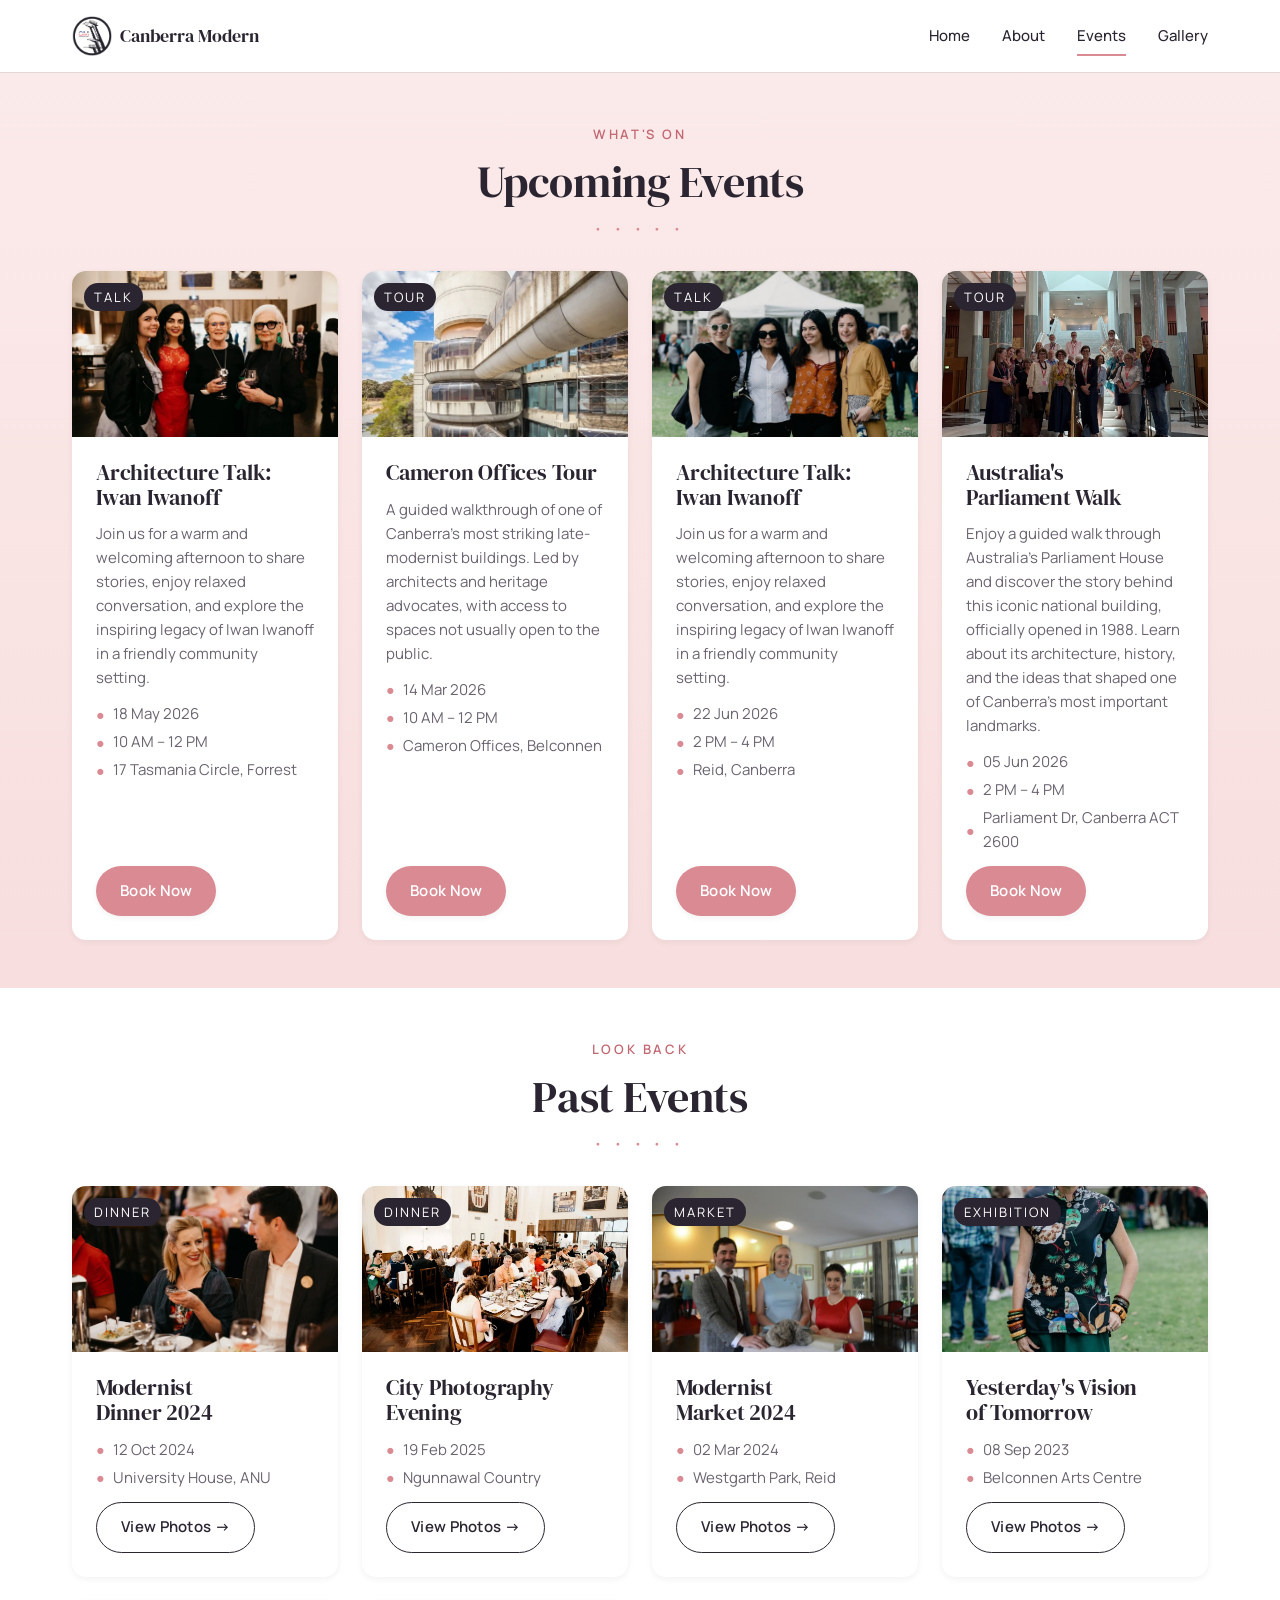
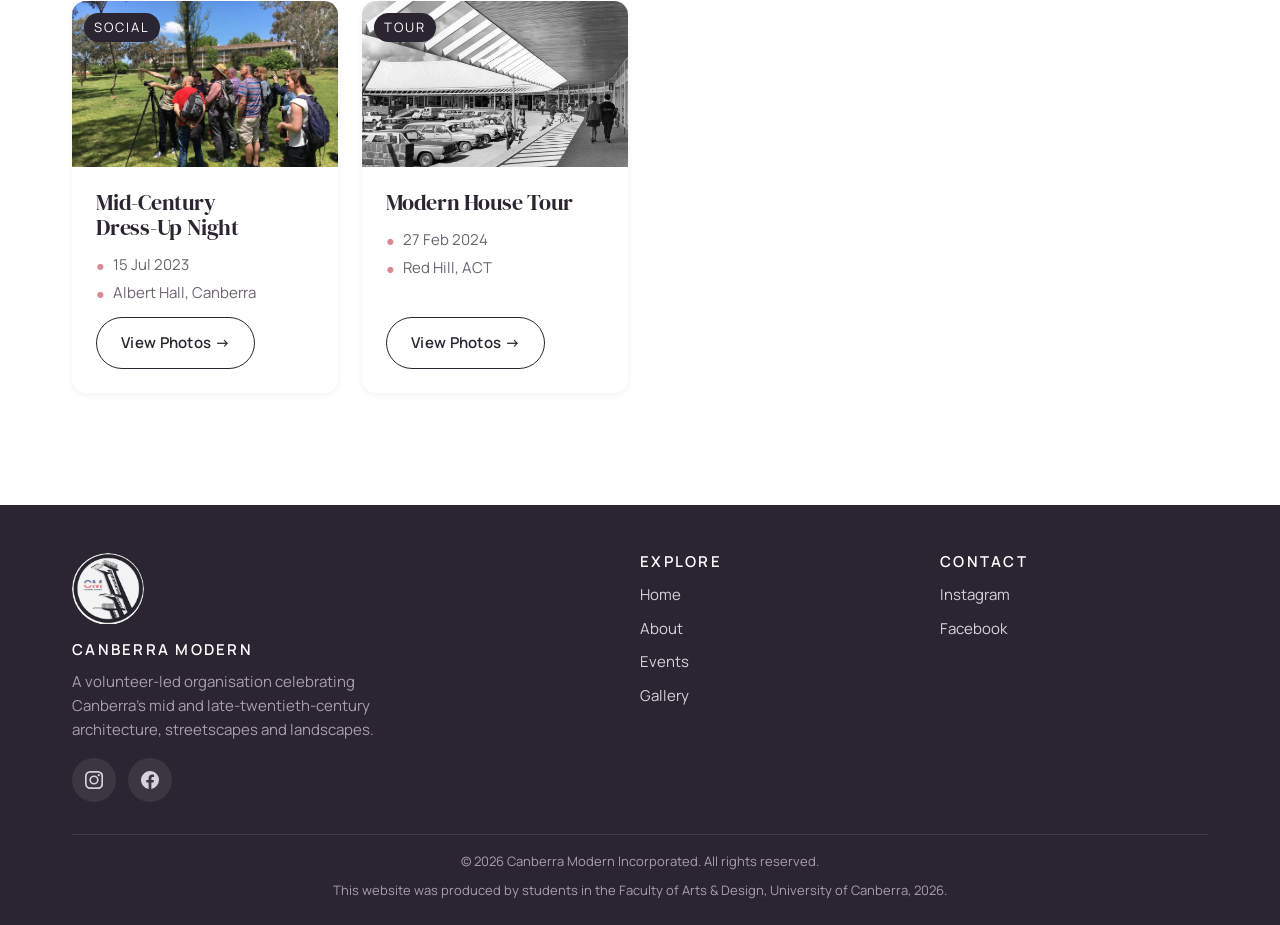
==== commit a4bea814: "padding and infor" ====
--- a/events.html
+++ b/events.html
@@ -63,9 +63,7 @@
             <div class="card__body">
               <h3 class="card__title">Architecture Talk: Iwan Iwanoff</h3>
               <p class="u-event-desc">
-                Author Warren Andersen presents a review of the Bulgarian-born
-                modernist architect's design legacy through recollections and
-                images from those who worked with and knew him.
+               Join us for a warm and welcoming afternoon to share stories, enjoy relaxed conversation, and explore the inspiring legacy of Iwan Iwanoff in a friendly community setting.
               </p>
               <div class="card__meta">
                 <span><span class="icon" aria-hidden="true">●</span> 18 May 2026</span>
@@ -122,27 +120,25 @@
             <div class="card__media">
               <img src="assets/images/event-parliament.png"
                    alt="CM members inside Parliament House during a previous tour.">
-              <span class="card__tag">Tour</span>
-            </div>
-            <div class="card__body">
-              <h3 class="card__title">Parliament House Architecture Tour</h3>
+              <span class="card__tag">Talk</span>
+            </div>
+            <div class="card__body">
+              <h3 class="card__title">Architecture Talk: Iwan Iwanoff</h3>
               <p class="u-event-desc">
-                Explore Romaldo Giurgola's Parliament House — one of the
-                most ambitious late-modernist civic projects of the
-                twentieth century — with a specialist heritage architect.
+                Join us for a warm and welcoming afternoon to share stories, enjoy relaxed conversation, and explore the inspiring legacy of Iwan Iwanoff in a friendly community setting.
               </p>
               <div class="card__meta">
                 <span><span class="icon" aria-hidden="true">●</span> 22 Jun 2026</span>
                 <span><span class="icon" aria-hidden="true">●</span> 2 PM – 4 PM</span>
-                <span><span class="icon" aria-hidden="true">●</span> Parliament House, Canberra</span>
+                <span><span class="icon" aria-hidden="true">●</span> Reid, Canberra</span>
               </div>
               <div class="card__actions">
                 <button class="btn btn--primary"
                         data-book-trigger
-                        data-title="Parliament House Architecture Tour"
+                        data-title="Architecture Talk: Iwan Iwanoff"
                         data-date="22 Jun 2026"
                         data-time="2 PM – 4 PM"
-                        data-location="Parliament House, Canberra"
+                        data-location="Reid, Canberra"
                         data-image="assets/images/event-parliament.png">
                   Book Now
                 </button>
@@ -154,27 +150,25 @@
             <div class="card__media">
               <img src="assets/images/event-tour-outdoor.png"
                    alt="CM members on an outdoor walking tour.">
-              <span class="card__tag">Walk</span>
-            </div>
-            <div class="card__body">
-              <h3 class="card__title">Reid Heritage Walk</h3>
+              <span class="card__tag">Tour</span>
+            </div>
+            <div class="card__body">
+              <h3 class="card__title">Australia's Parliament Walk</h3>
               <p class="u-event-desc">
-                A 90-minute walk through Reid's mid-century gems, including
-                St John's Reid and its spectacular post-war ecclesiastical
-                architecture.
+                Enjoy a guided walk through Australia’s Parliament House and discover the story behind this iconic national building, officially opened in 1988. Learn about its architecture, history, and the ideas that shaped one of Canberra’s most important landmarks.
               </p>
               <div class="card__meta">
                 <span><span class="icon" aria-hidden="true">●</span> 05 Jun 2026</span>
                 <span><span class="icon" aria-hidden="true">●</span> 2 PM – 4 PM</span>
-                <span><span class="icon" aria-hidden="true">●</span> Reid, ACT</span>
+                <span><span class="icon" aria-hidden="true">●</span> Parliament Dr, Canberra ACT 2600</span>
               </div>
               <div class="card__actions">
                 <button class="btn btn--primary"
                         data-book-trigger
-                        data-title="Reid Heritage Walk"
+                        data-title="Australia's Parliament Walk"
                         data-date="05 Jun 2026"
                         data-time="2 PM – 4 PM"
-                        data-location="St John's, Reid"
+                        data-location="Parliament Dr, Canberra ACT 2600"
                         data-image="assets/images/event-tour-outdoor.png">
                   Book Now
                 </button>
--- a/assets/css/styles.css
+++ b/assets/css/styles.css
@@ -185,7 +185,7 @@
   --sp-6:  2rem;
   --sp-7:  3rem;
   --sp-8:  4rem;
-  --sp-9:  6rem;
+  --sp-9:  3rem;
 
   /* Shape */
   --radius-sm: 6px;
@@ -950,7 +950,7 @@
 
 .video-embed {
   position: relative;
-  width: 100%;
+  width: 100%;            /*I try many time but the video still no work it said the video link is wrong*/
   max-width: 720px;
   margin: var(--sp-5) auto 0;
   aspect-ratio: 16 / 9;
@@ -1304,7 +1304,7 @@
   min-height: var(--tap-min);
   background: transparent;
   border: 1.5px solid var(--c-line);
-  padding: 0.5rem 1.2rem;
+  padding: 0.2rem 1.25rem;
   font-size: var(--fs-sm);
   border-radius: var(--radius-pill);
   cursor: pointer;
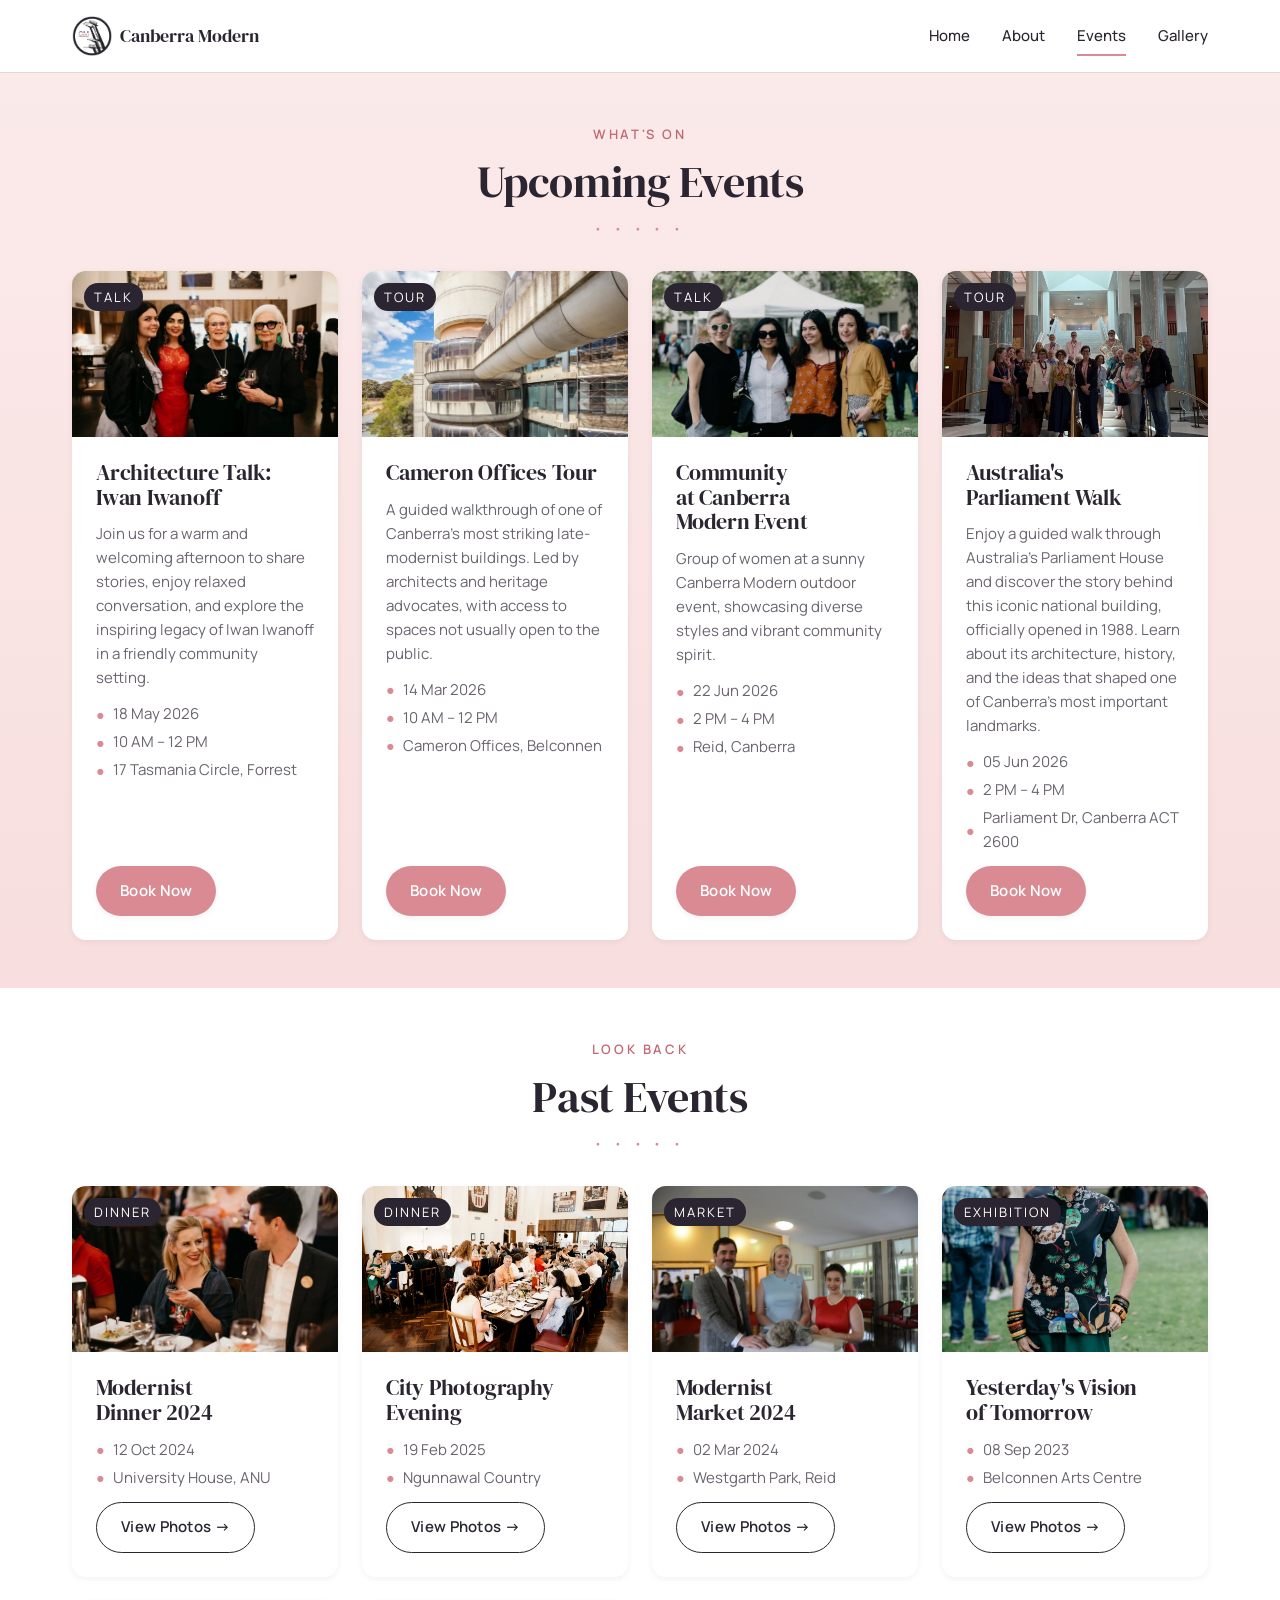
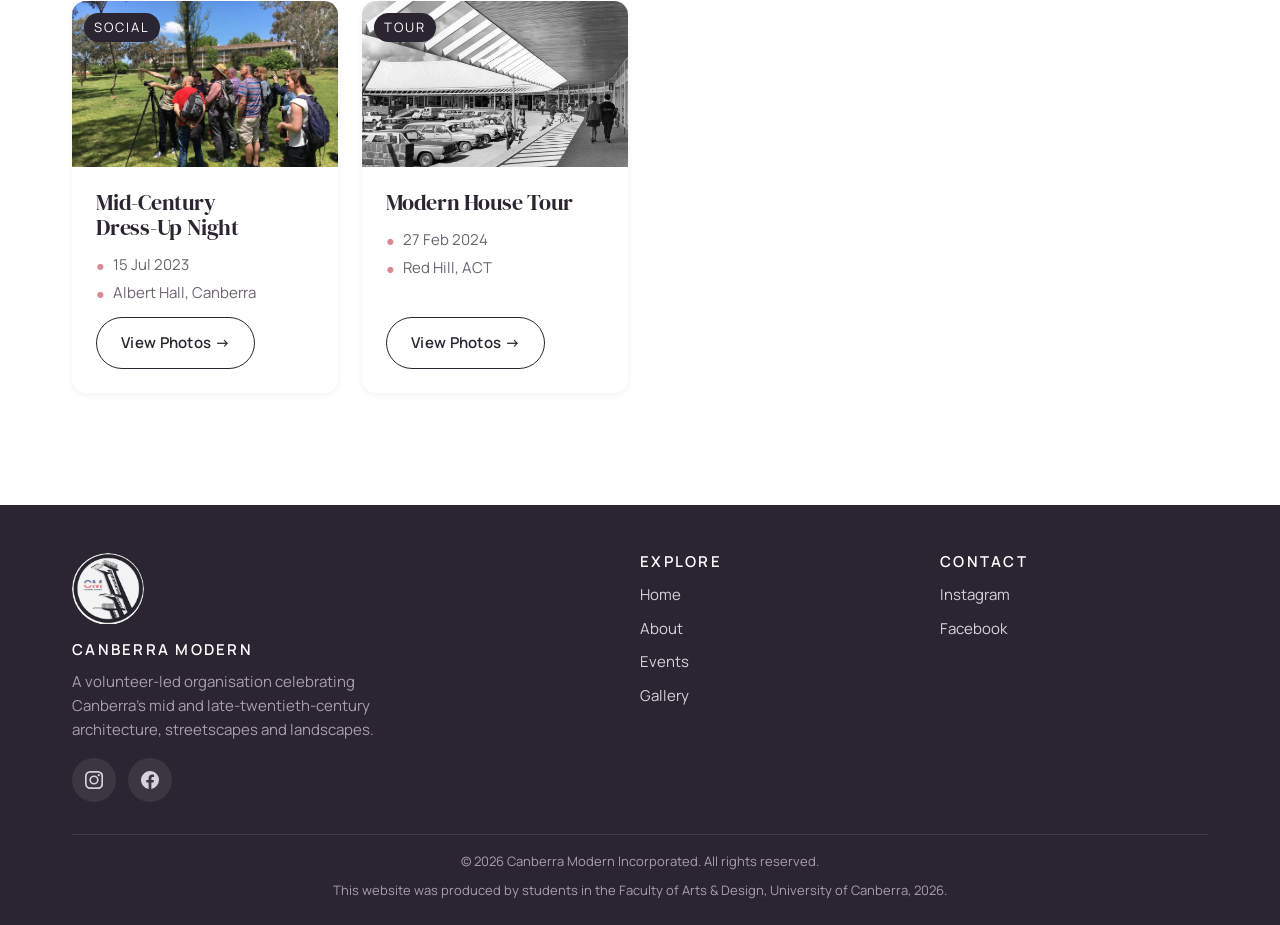
==== commit fe613c5c: "html(home,events)" ====
--- a/events.html
+++ b/events.html
@@ -123,9 +123,9 @@
               <span class="card__tag">Talk</span>
             </div>
             <div class="card__body">
-              <h3 class="card__title">Architecture Talk: Iwan Iwanoff</h3>
+              <h3 class="card__title">Community at Canberra Modern Event</h3>
               <p class="u-event-desc">
-                Join us for a warm and welcoming afternoon to share stories, enjoy relaxed conversation, and explore the inspiring legacy of Iwan Iwanoff in a friendly community setting.
+                Group of women at a sunny Canberra Modern outdoor event, showcasing diverse styles and vibrant community spirit.
               </p>
               <div class="card__meta">
                 <span><span class="icon" aria-hidden="true">●</span> 22 Jun 2026</span>
@@ -135,7 +135,7 @@
               <div class="card__actions">
                 <button class="btn btn--primary"
                         data-book-trigger
-                        data-title="Architecture Talk: Iwan Iwanoff"
+                        data-title="Community at Canberra Modern Event"
                         data-date="22 Jun 2026"
                         data-time="2 PM – 4 PM"
                         data-location="Reid, Canberra"
